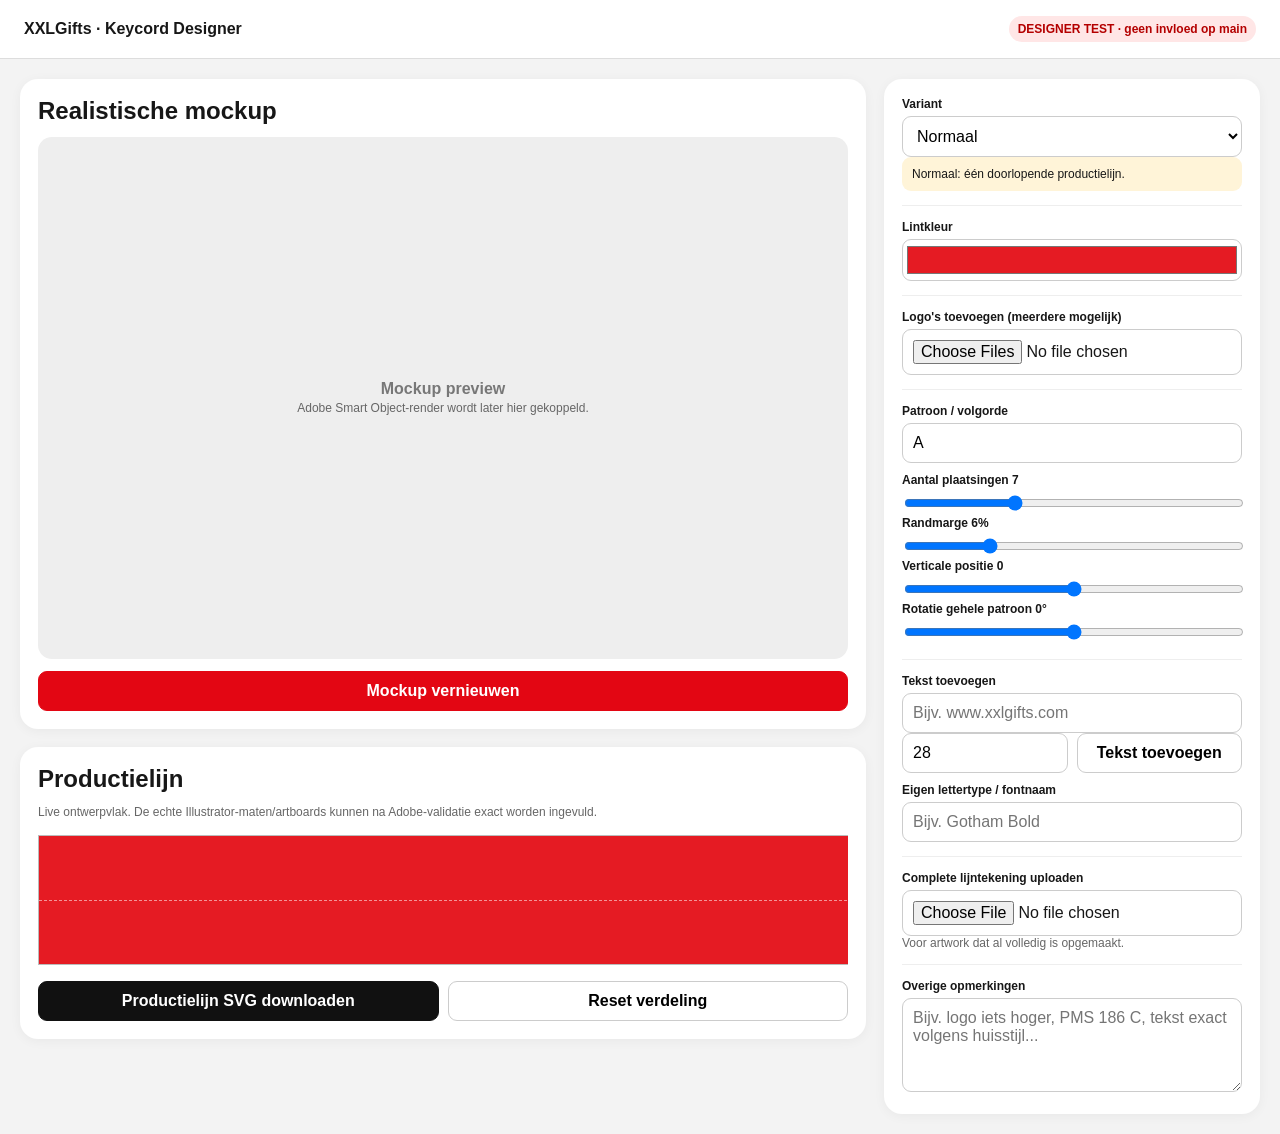
==== designer-test/index.html @ 99910d53 "Add files via upload" ====
<!doctype html>
<html lang="nl">
<head>
<meta charset="utf-8">
<meta name="viewport" content="width=device-width,initial-scale=1">
<title>XXLGifts Keycord Designer Test</title>
<style>
:root{font-family:Montserrat,Arial,sans-serif;color:#171717;background:#f3f3f3}
*{box-sizing:border-box} body{margin:0}.top{background:#fff;padding:16px 24px;border-bottom:1px solid #ddd;display:flex;justify-content:space-between;align-items:center}
.badge{font-size:12px;background:#ffe6e6;color:#b40000;padding:6px 9px;border-radius:999px;font-weight:700}
main{max-width:1500px;margin:auto;padding:20px;display:grid;grid-template-columns:minmax(0,1.8fr) minmax(330px,.8fr);gap:18px}
.card{background:#fff;border-radius:18px;padding:18px;box-shadow:0 2px 12px #0000000c}.card h2{margin:0 0 12px}
.mock{height:min(58vh,650px);border-radius:14px;background:#eee;display:grid;place-items:center;overflow:hidden;position:relative}
.mock img{width:100%;height:100%;object-fit:contain}.mock .placeholder{text-align:center;color:#777}
.editor{margin-top:18px}.stripwrap{overflow:auto;padding:16px 0}.strip{position:relative;height:130px;min-width:1100px;background:#e51b23;border:1px solid #bbb;overflow:hidden}
.obj{position:absolute;top:50%;transform:translate(-50%,-50%);max-height:76%;max-width:180px;user-select:none}.obj.text{font-weight:700;color:white;white-space:nowrap;font-size:28px}
.guide{position:absolute;left:0;right:0;top:50%;border-top:1px dashed #ffffff88;pointer-events:none}
.controls{display:grid;gap:14px}.section{border-top:1px solid #eee;padding-top:14px}.section:first-child{border:0;padding-top:0}
label{display:block;font-size:12px;font-weight:700;margin-bottom:5px}.row{display:grid;grid-template-columns:1fr 1fr;gap:9px}
input,select,textarea,button{font:inherit;width:100%;padding:10px;border:1px solid #ccc;border-radius:9px;background:white}
input[type=color]{padding:2px;height:42px}input[type=range]{padding:0}
button{cursor:pointer;font-weight:700}.primary{background:#e30613;color:#fff;border-color:#e30613}.secondary{background:#111;color:#fff;border-color:#111}
.logo-list{display:grid;gap:8px}.logo-item{display:grid;grid-template-columns:32px 1fr auto;align-items:center;gap:8px;background:#f5f5f5;padding:7px;border-radius:9px}.logo-item img{width:32px;height:32px;object-fit:contain}
.small{font-size:12px;color:#666}.status{padding:10px;background:#fff4d8;border-radius:9px;font-size:12px}
@media(max-width:900px){main{grid-template-columns:1fr}.mock{height:48vh}.controls{order:2}}
</style>
</head>
<body>
<div class="top"><strong>XXLGifts · Keycord Designer</strong><span class="badge">DESIGNER TEST · geen invloed op main</span></div>
<main>
<section>
 <div class="card">
  <h2>Realistische mockup</h2>
  <div class="mock" id="mock"><div class="placeholder"><strong>Mockup preview</strong><br><span class="small">Adobe Smart Object-render wordt later hier gekoppeld.</span></div></div>
  <button class="primary" id="refreshMock" style="margin-top:12px">Mockup vernieuwen</button>
 </div>
 <div class="card editor">
  <h2>Productielijn</h2>
  <div class="small">Live ontwerpvlak. De echte Illustrator-maten/artboards kunnen na Adobe-validatie exact worden ingevuld.</div>
  <div class="stripwrap"><div class="strip" id="strip"><div class="guide"></div></div></div>
  <div class="row">
   <button class="secondary" id="downloadSvg">Productielijn SVG downloaden</button>
   <button id="reset">Reset verdeling</button>
  </div>
 </div>
</section>
<aside class="card controls">
 <div class="section">
  <label>Variant</label>
  <select id="variant"><option value="normal">Normaal</option><option value="safety">Safety</option><option value="buckle">Buckle</option><option value="buckleSafety">Buckle + Safety</option></select>
  <div class="status" id="variantInfo">Normaal: één doorlopende productielijn.</div>
 </div>
 <div class="section">
  <label>Lintkleur</label><input type="color" id="bg" value="#e51b23">
 </div>
 <div class="section">
  <label>Logo's toevoegen (meerdere mogelijk)</label><input id="logoInput" type="file" accept="image/*,.svg" multiple>
  <div class="logo-list" id="logoList"></div>
 </div>
 <div class="section">
  <label>Patroon / volgorde</label>
  <input id="pattern" value="A" placeholder="Bijv. A-B-A-B of A-A-B">
  <label style="margin-top:10px">Aantal plaatsingen <span id="countVal">7</span></label><input id="count" type="range" min="1" max="20" value="7">
  <label>Randmarge <span id="marginVal">6</span>%</label><input id="margin" type="range" min="0" max="25" value="6">
  <label>Verticale positie <span id="yVal">0</span></label><input id="y" type="range" min="-45" max="45" value="0">
  <label>Rotatie gehele patroon <span id="rotVal">0</span>°</label><input id="rot" type="range" min="-180" max="180" value="0">
 </div>
 <div class="section">
  <label>Tekst toevoegen</label><input id="text" placeholder="Bijv. www.xxlgifts.com">
  <div class="row"><input id="textSize" type="number" value="28" min="8" max="80"><button id="addText">Tekst toevoegen</button></div>
  <label style="margin-top:10px">Eigen lettertype / fontnaam</label><input id="fontNote" placeholder="Bijv. Gotham Bold">
 </div>
 <div class="section">
  <label>Complete lijntekening uploaden</label><input id="fullArtwork" type="file" accept="image/*,.svg">
  <div class="small">Voor artwork dat al volledig is opgemaakt.</div>
 </div>
 <div class="section">
  <label>Overige opmerkingen</label><textarea id="notes" rows="4" placeholder="Bijv. logo iets hoger, PMS 186 C, tekst exact volgens huisstijl..."></textarea>
 </div>
</aside>
</main>
<script>
const $=s=>document.querySelector(s), strip=$('#strip');
let logos=[], texts=[];
function esc(s){return s.replace(/[&<>"']/g,c=>({'&':'&amp;','<':'&lt;','>':'&gt;','"':'&quot;',"'":'&#39;'}[c]))}
function renderList(){ $('#logoList').innerHTML=logos.map((l,i)=>`<div class="logo-item"><img src="${l.url}"><span>${String.fromCharCode(65+i)} · ${esc(l.name)}</span><button onclick="removeLogo(${i})" style="width:auto;padding:5px 8px">×</button></div>`).join(''); }
window.removeLogo=i=>{URL.revokeObjectURL(logos[i].url);logos.splice(i,1);renderList();render()}
function sequence(){
 const raw=$('#pattern').value.toUpperCase().split(/[^A-Z]+/).filter(Boolean);
 const idx=raw.map(x=>x.charCodeAt(0)-65).filter(i=>logos[i]);
 return idx.length?idx:[0];
}
function render(){
 strip.style.background=$('#bg').value;
 [...strip.querySelectorAll('.obj,.full')].forEach(n=>n.remove());
 const count=+$('input#count').value, m=+$('input#margin').value, y=+$('input#y').value, rot=+$('input#rot').value;
 $('#countVal').textContent=count;$('#marginVal').textContent=m;$('#yVal').textContent=y;$('#rotVal').textContent=rot;
 const seq=sequence();
 if(logos.length){
  for(let i=0;i<count;i++){
   const li=seq[i%seq.length] ?? 0, l=logos[li]; if(!l) continue;
   const x=count===1?50:m+(100-2*m)*(i/(count-1));
   const img=document.createElement('img'); img.src=l.url; img.className='obj';
   img.style.left=x+'%'; img.style.top=`calc(50% + ${y}px)`; img.style.transform=`translate(-50%,-50%) rotate(${rot}deg)`;
   strip.appendChild(img);
  }
 }
 texts.forEach(t=>{const d=document.createElement('div');d.className='obj text';d.textContent=t.text;d.style.left=t.x+'%';d.style.fontSize=t.size+'px';strip.appendChild(d)})
}
$('#logoInput').onchange=e=>{[...e.target.files].forEach(f=>logos.push({name:f.name,url:URL.createObjectURL(f)}));renderList();render()}
['bg','pattern','count','margin','y','rot'].forEach(id=>$('#'+id).addEventListener('input',render));
$('#addText').onclick=()=>{if($('#text').value.trim()){texts.push({text:$('#text').value.trim(),size:+$('#textSize').value||28,x:50});$('#text').value='';render()}}
$('#reset').onclick=()=>{$('#count').value=7;$('#margin').value=6;$('#y').value=0;$('#rot').value=0;render()}
$('#variant').onchange=e=>{
 const v=e.target.value, info=$('#variantInfo');
 info.textContent={normal:'Normaal: één doorlopende productielijn.',safety:'Safety: links/rechts productielogica; rechter artworkzijde wordt in productie 180° verwerkt voor doorloop.',buckle:'Buckle: gebruikt straks het langere buckle-artboard uit de Illustrator-template.',buckleSafety:'Buckle + Safety: langer buckle-artboard + links/rechts safety-logica.'}[v];
}
$('#fullArtwork').onchange=e=>{const f=e.target.files[0];if(!f)return;const img=document.createElement('img');img.className='full';img.src=URL.createObjectURL(f);Object.assign(img.style,{position:'absolute',inset:'0',width:'100%',height:'100%',objectFit:'fill'});strip.appendChild(img)}
$('#refreshMock').onclick=()=>alert('Adobe Smart Object-render is in deze test nog niet gekoppeld. De editor/output werkt wel zelfstandig.');
$('#downloadSvg').onclick=()=>{
 const w=1400,h=160,bg=$('#bg').value,count=+$('#count').value,m=+$('#margin').value,y=+$('#y').value,rot=+$('#rot').value,seq=sequence();
 let body=`<rect width="100%" height="100%" fill="${bg}"/>`;
 if(logos.length){
   alert('SVG-export van geüploade raster/logo-bestanden wordt in v2 als data-URL ingebed. Voor deze eerste test kun je de live lijn en instellingen beoordelen.');
 }
 body+=texts.map(t=>`<text x="${t.x/100*w}" y="${h/2}" text-anchor="middle" dominant-baseline="middle" font-family="Arial" font-size="${t.size}" fill="white">${esc(t.text)}</text>`).join('');
 const svg=`<svg xmlns="http://www.w3.org/2000/svg" width="${w}" height="${h}" viewBox="0 0 ${w} ${h}">${body}</svg>`;
 const a=document.createElement('a');a.href=URL.createObjectURL(new Blob([svg],{type:'image/svg+xml'}));a.download='keycord-productielijn-test.svg';a.click();
}
render();
</script>
</body></html>
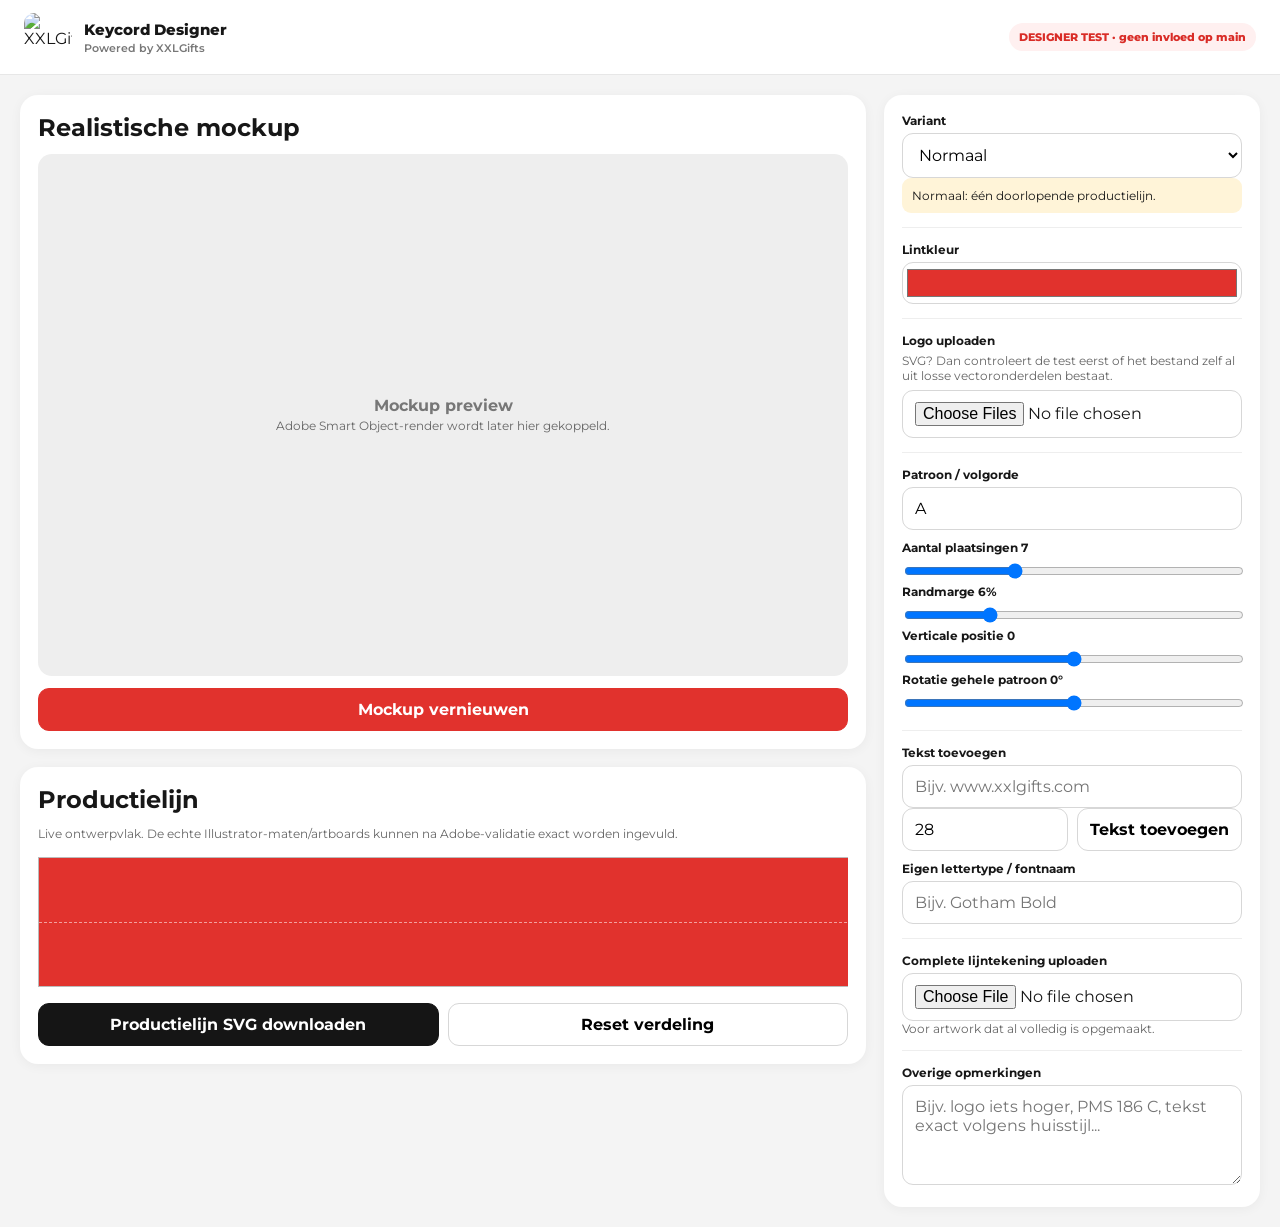
==== commit ef3054fc: "Add files via upload" ====
--- a/designer-test/index.html
+++ b/designer-test/index.html
@@ -5,28 +5,35 @@
 <meta name="viewport" content="width=device-width,initial-scale=1">
 <title>XXLGifts Keycord Designer Test</title>
 <style>
-:root{font-family:Montserrat,Arial,sans-serif;color:#171717;background:#f3f3f3}
-*{box-sizing:border-box} body{margin:0}.top{background:#fff;padding:16px 24px;border-bottom:1px solid #ddd;display:flex;justify-content:space-between;align-items:center}
-.badge{font-size:12px;background:#ffe6e6;color:#b40000;padding:6px 9px;border-radius:999px;font-weight:700}
+@import url('https://fonts.googleapis.com/css2?family=Montserrat:wght@400;500;600;700;800&display=swap');
+:root{font-family:'Montserrat',Arial,sans-serif;color:#171717;background:#f4f4f4}
+*{box-sizing:border-box} body{margin:0}.top{background:#fff;padding:13px 24px;border-bottom:1px solid #e7e7e7;display:flex;justify-content:space-between;align-items:center;gap:16px;position:sticky;top:0;z-index:20}.brand{display:flex;align-items:center;gap:12px}.brand img{width:48px;height:48px;object-fit:contain;border-radius:10px;background:#fff}.brand-title{font-weight:800;font-size:15px}.brand-sub{font-size:11px;color:#777;margin-top:2px;font-weight:600}
+.badge{font-size:11px;background:#fff0f0;color:#d92c27;padding:7px 10px;border-radius:999px;font-weight:800;white-space:nowrap}
 main{max-width:1500px;margin:auto;padding:20px;display:grid;grid-template-columns:minmax(0,1.8fr) minmax(330px,.8fr);gap:18px}
 .card{background:#fff;border-radius:18px;padding:18px;box-shadow:0 2px 12px #0000000c}.card h2{margin:0 0 12px}
 .mock{height:min(58vh,650px);border-radius:14px;background:#eee;display:grid;place-items:center;overflow:hidden;position:relative}
 .mock img{width:100%;height:100%;object-fit:contain}.mock .placeholder{text-align:center;color:#777}
-.editor{margin-top:18px}.stripwrap{overflow:auto;padding:16px 0}.strip{position:relative;height:130px;min-width:1100px;background:#e51b23;border:1px solid #bbb;overflow:hidden}
+.editor{margin-top:18px}.stripwrap{overflow:auto;padding:16px 0}.strip{position:relative;height:130px;min-width:1100px;background:#e1322d;border:1px solid #bbb;overflow:hidden}
 .obj{position:absolute;top:50%;transform:translate(-50%,-50%);max-height:76%;max-width:180px;user-select:none}.obj.text{font-weight:700;color:white;white-space:nowrap;font-size:28px}
 .guide{position:absolute;left:0;right:0;top:50%;border-top:1px dashed #ffffff88;pointer-events:none}
 .controls{display:grid;gap:14px}.section{border-top:1px solid #eee;padding-top:14px}.section:first-child{border:0;padding-top:0}
 label{display:block;font-size:12px;font-weight:700;margin-bottom:5px}.row{display:grid;grid-template-columns:1fr 1fr;gap:9px}
-input,select,textarea,button{font:inherit;width:100%;padding:10px;border:1px solid #ccc;border-radius:9px;background:white}
+input,select,textarea,button{font:inherit;width:100%;padding:11px 12px;border:1px solid #d7d7d7;border-radius:11px;background:white;outline:none}input:focus,select:focus,textarea:focus{border-color:#e1322d;box-shadow:0 0 0 3px #e1322d12}
 input[type=color]{padding:2px;height:42px}input[type=range]{padding:0}
-button{cursor:pointer;font-weight:700}.primary{background:#e30613;color:#fff;border-color:#e30613}.secondary{background:#111;color:#fff;border-color:#111}
+button{cursor:pointer;font-weight:700}.primary{background:#e1322d;color:#fff;border-color:#e1322d}.primary:hover{background:#c92723}.secondary{background:#151515;color:#fff;border-color:#151515}
 .logo-list{display:grid;gap:8px}.logo-item{display:grid;grid-template-columns:32px 1fr auto;align-items:center;gap:8px;background:#f5f5f5;padding:7px;border-radius:9px}.logo-item img{width:32px;height:32px;object-fit:contain}
 .small{font-size:12px;color:#666}.status{padding:10px;background:#fff4d8;border-radius:9px;font-size:12px}
 @media(max-width:900px){main{grid-template-columns:1fr}.mock{height:48vh}.controls{order:2}}
 </style>
 </head>
 <body>
-<div class="top"><strong>XXLGifts · Keycord Designer</strong><span class="badge">DESIGNER TEST · geen invloed op main</span></div>
+<div class="top">
+      <div class="brand">
+        <img src="assets/xxlgifts-square-logo.png" alt="XXLGifts">
+        <div><div class="brand-title">Keycord Designer</div><div class="brand-sub">Powered by XXLGifts</div></div>
+      </div>
+      <span class="badge">DESIGNER TEST · geen invloed op main</span>
+    </div>
 <main>
 <section>
  <div class="card">
@@ -51,11 +58,17 @@
   <div class="status" id="variantInfo">Normaal: één doorlopende productielijn.</div>
  </div>
  <div class="section">
-  <label>Lintkleur</label><input type="color" id="bg" value="#e51b23">
+  <label>Lintkleur</label><input type="color" id="bg" value="#e1322d">
  </div>
  <div class="section">
-  <label>Logo's toevoegen (meerdere mogelijk)</label><input id="logoInput" type="file" accept="image/*,.svg" multiple>
+  <label>Logo uploaden</label><div class="small" style="margin-bottom:7px">SVG? Dan controleert de test eerst of het bestand zelf al uit losse vectoronderdelen bestaat.</div><input id="logoInput" type="file" accept="image/*,.svg" multiple>
   <div class="logo-list" id="logoList"></div>
+  <div id="svgAnalysis" class="status" style="display:none;margin-top:9px"></div>
+  <div id="partsPanel" style="display:none;margin-top:9px">
+    <label>Herkende SVG-onderdelen</label>
+    <div id="partsList" class="logo-list"></div>
+    <div class="small" style="margin-top:6px">Automatisch voorstel; jij kunt altijd Compleet logo kiezen als de splitsing niet klopt.</div>
+  </div>
  </div>
  <div class="section">
   <label>Patroon / volgorde</label>
@@ -107,7 +120,57 @@
  }
  texts.forEach(t=>{const d=document.createElement('div');d.className='obj text';d.textContent=t.text;d.style.left=t.x+'%';d.style.fontSize=t.size+'px';strip.appendChild(d)})
 }
-$('#logoInput').onchange=e=>{[...e.target.files].forEach(f=>logos.push({name:f.name,url:URL.createObjectURL(f)}));renderList();render()}
+
+function bboxScore(el){
+  const tag=el.tagName.toLowerCase();
+  let score=1;
+  if(tag.includes('g')) score+=4;
+  if(el.children && el.children.length) score+=Math.min(5,el.children.length);
+  if(el.getAttribute('id')) score+=1;
+  return score;
+}
+function svgElToUrl(svgRoot, nodes, vb){
+  const ns='http://www.w3.org/2000/svg';
+  const clone=document.createElementNS(ns,'svg');
+  clone.setAttribute('xmlns',ns); clone.setAttribute('viewBox',vb);
+  nodes.forEach(n=>clone.appendChild(n.cloneNode(true)));
+  return URL.createObjectURL(new Blob([new XMLSerializer().serializeToString(clone)],{type:'image/svg+xml'}));
+}
+async function analyseSvg(file){
+  const txt=await file.text(), doc=new DOMParser().parseFromString(txt,'image/svg+xml');
+  if(doc.querySelector('parsererror')) return null;
+  const svg=doc.documentElement, vb=svg.getAttribute('viewBox')||`0 0 ${svg.getAttribute('width')||1000} ${svg.getAttribute('height')||1000}`;
+  const kids=[...svg.children].filter(n=>!['defs','style','title','desc','metadata'].includes(n.tagName.toLowerCase()));
+  // Conservative rule: only offer a split when the source itself already exposes multiple top-level visual groups/elements.
+  const candidates=kids.map((n,i)=>({node:n,i,score:bboxScore(n)})).filter(x=>x.score>=1);
+  return {txt,svg,vb,candidates};
+}
+async function addUploadedFile(f){
+  if(f.type==='image/svg+xml' || f.name.toLowerCase().endsWith('.svg')){
+    const a=await analyseSvg(f);
+    if(a && a.candidates.length>=2 && a.candidates.length<=8){
+      const complete=URL.createObjectURL(f);
+      const parts=a.candidates.map((c,i)=>({name:`Onderdeel ${String.fromCharCode(65+i)}`,url:svgElToUrl(a.svg,[c.node],a.vb)}));
+      $('#svgAnalysis').style.display='block';
+      $('#svgAnalysis').innerHTML=`<strong>SVG geanalyseerd:</strong> ${parts.length} brononderdelen gevonden. We splitsen alleen op groepen/paden die al in het originele SVG-bestand bestaan — nooit midden in letters of vormen.`;
+      $('#partsPanel').style.display='block';
+      $('#partsList').innerHTML=
+        `<div class="logo-item"><span style="font-weight:800">✓</span><span>Compleet logo · altijd veilig</span><button type="button" style="width:auto" id="useComplete">Gebruik</button></div>`+
+        parts.map((p,i)=>`<div class="logo-item"><img src="${p.url}"><span>${p.name}</span><button type="button" style="width:auto" data-part="${i}">Gebruik</button></div>`).join('');
+      $('#useComplete').onclick=()=>{logos=[{name:f.name,url:complete}];renderList();render()};
+      [...$('#partsList').querySelectorAll('[data-part]')].forEach(b=>b.onclick=()=>{
+        const p=parts[+b.dataset.part]; logos.push({name:p.name,url:p.url});renderList();render()
+      });
+      // Auto proposal: use all exposed source parts separately, but do NOT pretend semantic certainty.
+      logos=parts.map(p=>({name:p.name,url:p.url}));
+      renderList(); render();
+      return;
+    }
+  }
+  logos.push({name:f.name,url:URL.createObjectURL(f)}); renderList(); render();
+}
+$('#logoInput').onchange=async e=>{for(const f of [...e.target.files]) await addUploadedFile(f)}
+
 ['bg','pattern','count','margin','y','rot'].forEach(id=>$('#'+id).addEventListener('input',render));
 $('#addText').onclick=()=>{if($('#text').value.trim()){texts.push({text:$('#text').value.trim(),size:+$('#textSize').value||28,x:50});$('#text').value='';render()}}
 $('#reset').onclick=()=>{$('#count').value=7;$('#margin').value=6;$('#y').value=0;$('#rot').value=0;render()}
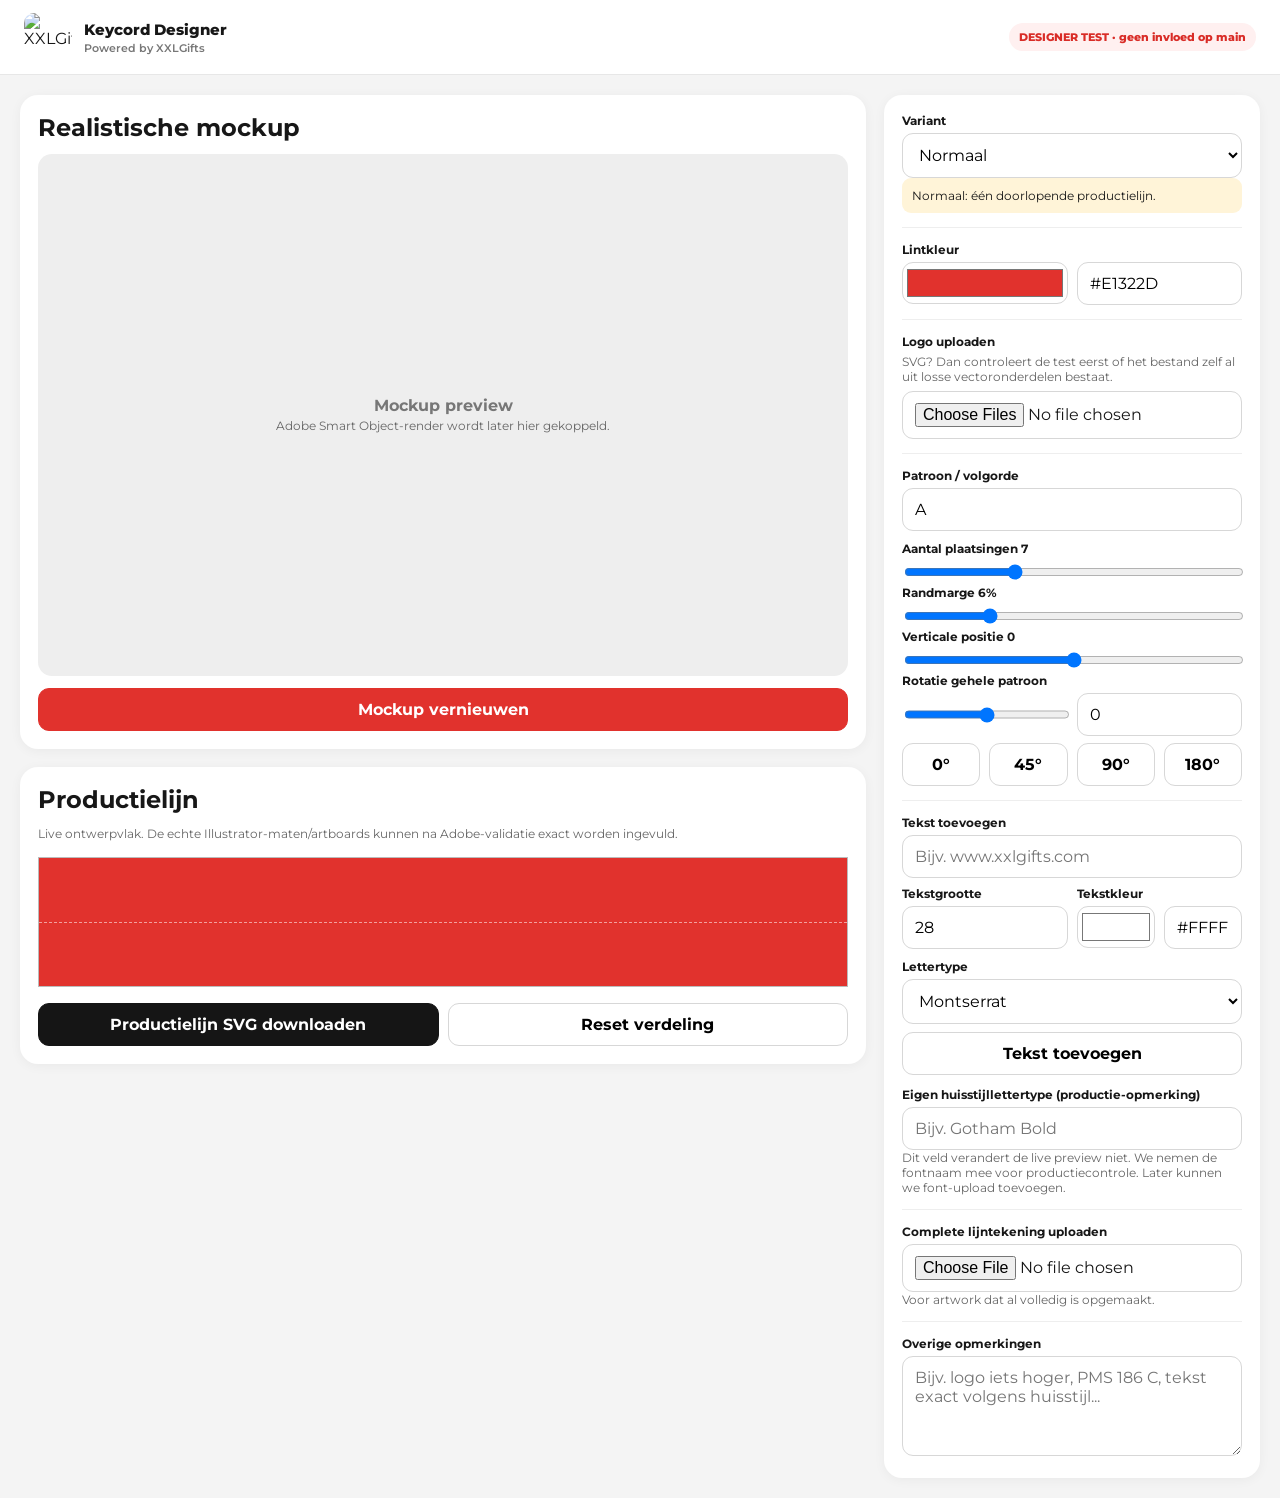
==== commit e46972d6: "Add files via upload" ====
--- a/designer-test/index.html
+++ b/designer-test/index.html
@@ -13,7 +13,7 @@
 .card{background:#fff;border-radius:18px;padding:18px;box-shadow:0 2px 12px #0000000c}.card h2{margin:0 0 12px}
 .mock{height:min(58vh,650px);border-radius:14px;background:#eee;display:grid;place-items:center;overflow:hidden;position:relative}
 .mock img{width:100%;height:100%;object-fit:contain}.mock .placeholder{text-align:center;color:#777}
-.editor{margin-top:18px}.stripwrap{overflow:auto;padding:16px 0}.strip{position:relative;height:130px;min-width:1100px;background:#e1322d;border:1px solid #bbb;overflow:hidden}
+.editor{margin-top:18px}.stripwrap{overflow:hidden;padding:16px 0}.strip{position:relative;height:130px;width:100%;min-width:0;background:#e1322d;border:1px solid #bbb;overflow:hidden}
 .obj{position:absolute;top:50%;transform:translate(-50%,-50%);max-height:76%;max-width:180px;user-select:none}.obj.text{font-weight:700;color:white;white-space:nowrap;font-size:28px}
 .guide{position:absolute;left:0;right:0;top:50%;border-top:1px dashed #ffffff88;pointer-events:none}
 .controls{display:grid;gap:14px}.section{border-top:1px solid #eee;padding-top:14px}.section:first-child{border:0;padding-top:0}
@@ -21,7 +21,7 @@
 input,select,textarea,button{font:inherit;width:100%;padding:11px 12px;border:1px solid #d7d7d7;border-radius:11px;background:white;outline:none}input:focus,select:focus,textarea:focus{border-color:#e1322d;box-shadow:0 0 0 3px #e1322d12}
 input[type=color]{padding:2px;height:42px}input[type=range]{padding:0}
 button{cursor:pointer;font-weight:700}.primary{background:#e1322d;color:#fff;border-color:#e1322d}.primary:hover{background:#c92723}.secondary{background:#151515;color:#fff;border-color:#151515}
-.logo-list{display:grid;gap:8px}.logo-item{display:grid;grid-template-columns:32px 1fr auto;align-items:center;gap:8px;background:#f5f5f5;padding:7px;border-radius:9px}.logo-item img{width:32px;height:32px;object-fit:contain}
+.logo-list{display:grid;gap:8px}.logo-item{display:grid;grid-template-columns:32px 1fr auto;align-items:center;gap:8px;background:#f5f5f5;padding:7px;border-radius:9px}.logo-item img{width:32px;height:32px;object-fit:contain}.part-check{width:auto}.part-selected{outline:2px solid #e1322d}
 .small{font-size:12px;color:#666}.status{padding:10px;background:#fff4d8;border-radius:9px;font-size:12px}
 @media(max-width:900px){main{grid-template-columns:1fr}.mock{height:48vh}.controls{order:2}}
 </style>
@@ -58,7 +58,8 @@
   <div class="status" id="variantInfo">Normaal: één doorlopende productielijn.</div>
  </div>
  <div class="section">
-  <label>Lintkleur</label><input type="color" id="bg" value="#e1322d">
+  <label>Lintkleur</label>
+<div class="row"><input type="color" id="bg" value="#e1322d"><input id="bgHex" value="#E1322D" maxlength="7" aria-label="HEX lintkleur"></div>
  </div>
  <div class="section">
   <label>Logo uploaden</label><div class="small" style="margin-bottom:7px">SVG? Dan controleert de test eerst of het bestand zelf al uit losse vectoronderdelen bestaat.</div><input id="logoInput" type="file" accept="image/*,.svg" multiple>
@@ -67,6 +68,8 @@
   <div id="partsPanel" style="display:none;margin-top:9px">
     <label>Herkende SVG-onderdelen</label>
     <div id="partsList" class="logo-list"></div>
+<div class="row" style="margin-top:8px"><button type="button" id="groupParts">Selectie groeperen</button><button type="button" id="clearParts">Selectie wissen</button></div>
+<input id="groupName" placeholder="Naam groep, bijv. Beeldmerk" style="margin-top:8px">
     <div class="small" style="margin-top:6px">Automatisch voorstel; jij kunt altijd Compleet logo kiezen als de splitsing niet klopt.</div>
   </div>
  </div>
@@ -76,12 +79,23 @@
   <label style="margin-top:10px">Aantal plaatsingen <span id="countVal">7</span></label><input id="count" type="range" min="1" max="20" value="7">
   <label>Randmarge <span id="marginVal">6</span>%</label><input id="margin" type="range" min="0" max="25" value="6">
   <label>Verticale positie <span id="yVal">0</span></label><input id="y" type="range" min="-45" max="45" value="0">
-  <label>Rotatie gehele patroon <span id="rotVal">0</span>°</label><input id="rot" type="range" min="-180" max="180" value="0">
+  <label>Rotatie gehele patroon</label>
+<div class="row"><input id="rot" type="range" min="-180" max="180" value="0"><input id="rotInput" type="number" min="-180" max="180" value="0"></div>
+<div class="row" style="grid-template-columns:repeat(4,1fr);margin-top:7px">
+<button type="button" class="rotPreset" data-deg="0">0°</button><button type="button" class="rotPreset" data-deg="45">45°</button><button type="button" class="rotPreset" data-deg="90">90°</button><button type="button" class="rotPreset" data-deg="180">180°</button>
+</div>
  </div>
  <div class="section">
   <label>Tekst toevoegen</label><input id="text" placeholder="Bijv. www.xxlgifts.com">
-  <div class="row"><input id="textSize" type="number" value="28" min="8" max="80"><button id="addText">Tekst toevoegen</button></div>
-  <label style="margin-top:10px">Eigen lettertype / fontnaam</label><input id="fontNote" placeholder="Bijv. Gotham Bold">
+<div class="row" style="margin-top:8px"><div><label>Tekstgrootte</label><input id="textSize" type="number" value="28" min="8" max="80"></div><div><label>Tekstkleur</label><div class="row"><input id="textColor" type="color" value="#ffffff"><input id="textHex" value="#FFFFFF" maxlength="7"></div></div></div>
+<label style="margin-top:10px">Lettertype</label>
+<select id="textFont">
+<option value="Montserrat">Montserrat</option><option value="Arial">Arial</option><option value="Verdana">Verdana</option><option value="Trebuchet MS">Trebuchet MS</option><option value="Georgia">Georgia</option><option value="Times New Roman">Times New Roman</option><option value="Courier New">Courier New</option>
+</select>
+<button id="addText" style="margin-top:8px">Tekst toevoegen</button>
+<label style="margin-top:12px">Eigen huisstijllettertype (productie-opmerking)</label>
+<input id="fontNote" placeholder="Bijv. Gotham Bold">
+<div class="small">Dit veld verandert de live preview niet. We nemen de fontnaam mee voor productiecontrole. Later kunnen we font-upload toevoegen.</div>
  </div>
  <div class="section">
   <label>Complete lijntekening uploaden</label><input id="fullArtwork" type="file" accept="image/*,.svg">
@@ -94,7 +108,7 @@
 </main>
 <script>
 const $=s=>document.querySelector(s), strip=$('#strip');
-let logos=[], texts=[];
+let logos=[], texts=[], latestSvgParts=null;
 function esc(s){return s.replace(/[&<>"']/g,c=>({'&':'&amp;','<':'&lt;','>':'&gt;','"':'&quot;',"'":'&#39;'}[c]))}
 function renderList(){ $('#logoList').innerHTML=logos.map((l,i)=>`<div class="logo-item"><img src="${l.url}"><span>${String.fromCharCode(65+i)} · ${esc(l.name)}</span><button onclick="removeLogo(${i})" style="width:auto;padding:5px 8px">×</button></div>`).join(''); }
 window.removeLogo=i=>{URL.revokeObjectURL(logos[i].url);logos.splice(i,1);renderList();render()}
@@ -107,7 +121,7 @@
  strip.style.background=$('#bg').value;
  [...strip.querySelectorAll('.obj,.full')].forEach(n=>n.remove());
  const count=+$('input#count').value, m=+$('input#margin').value, y=+$('input#y').value, rot=+$('input#rot').value;
- $('#countVal').textContent=count;$('#marginVal').textContent=m;$('#yVal').textContent=y;$('#rotVal').textContent=rot;
+ $('#countVal').textContent=count;$('#marginVal').textContent=m;$('#yVal').textContent=y;if($('#rotVal'))$('#rotVal').textContent=rot;
  const seq=sequence();
  if(logos.length){
   for(let i=0;i<count;i++){
@@ -118,7 +132,7 @@
    strip.appendChild(img);
   }
  }
- texts.forEach(t=>{const d=document.createElement('div');d.className='obj text';d.textContent=t.text;d.style.left=t.x+'%';d.style.fontSize=t.size+'px';strip.appendChild(d)})
+ texts.forEach(t=>{const d=document.createElement('div');d.className='obj text';d.textContent=t.text;d.style.left=t.x+'%';d.style.fontSize=t.size+'px';d.style.color=t.color||'#fff';d.style.fontFamily=t.font||'Montserrat';strip.appendChild(d)})
 }
 
 function bboxScore(el){
@@ -150,13 +164,13 @@
     const a=await analyseSvg(f);
     if(a && a.candidates.length>=2 && a.candidates.length<=8){
       const complete=URL.createObjectURL(f);
-      const parts=a.candidates.map((c,i)=>({name:`Onderdeel ${String.fromCharCode(65+i)}`,url:svgElToUrl(a.svg,[c.node],a.vb)}));
+      const parts=a.candidates.map((c,i)=>({name:`Onderdeel ${String.fromCharCode(65+i)}`,url:svgElToUrl(a.svg,[c.node],a.vb),node:c.node,svg:a.svg,vb:a.vb})); latestSvgParts=parts;
       $('#svgAnalysis').style.display='block';
       $('#svgAnalysis').innerHTML=`<strong>SVG geanalyseerd:</strong> ${parts.length} brononderdelen gevonden. We splitsen alleen op groepen/paden die al in het originele SVG-bestand bestaan — nooit midden in letters of vormen.`;
       $('#partsPanel').style.display='block';
       $('#partsList').innerHTML=
         `<div class="logo-item"><span style="font-weight:800">✓</span><span>Compleet logo · altijd veilig</span><button type="button" style="width:auto" id="useComplete">Gebruik</button></div>`+
-        parts.map((p,i)=>`<div class="logo-item"><img src="${p.url}"><span>${p.name}</span><button type="button" style="width:auto" data-part="${i}">Gebruik</button></div>`).join('');
+        parts.map((p,i)=>`<div class="logo-item" data-part-row="${i}"><input class="part-check" type="checkbox" data-check="${i}"><img src="${p.url}"><span>${p.name}</span><button type="button" style="width:auto" data-part="${i}">Gebruik</button></div>`).join('');
       $('#useComplete').onclick=()=>{logos=[{name:f.name,url:complete}];renderList();render()};
       [...$('#partsList').querySelectorAll('[data-part]')].forEach(b=>b.onclick=()=>{
         const p=parts[+b.dataset.part]; logos.push({name:p.name,url:p.url});renderList();render()
@@ -172,7 +186,7 @@
 $('#logoInput').onchange=async e=>{for(const f of [...e.target.files]) await addUploadedFile(f)}
 
 ['bg','pattern','count','margin','y','rot'].forEach(id=>$('#'+id).addEventListener('input',render));
-$('#addText').onclick=()=>{if($('#text').value.trim()){texts.push({text:$('#text').value.trim(),size:+$('#textSize').value||28,x:50});$('#text').value='';render()}}
+$('#addText').onclick=()=>{if($('#text').value.trim()){texts.push({text:$('#text').value.trim(),size:+$('#textSize').value||28,x:50,color:$('#textColor').value,font:$('#textFont').value});$('#text').value='';render()}}
 $('#reset').onclick=()=>{$('#count').value=7;$('#margin').value=6;$('#y').value=0;$('#rot').value=0;render()}
 $('#variant').onchange=e=>{
  const v=e.target.value, info=$('#variantInfo');
@@ -190,6 +204,40 @@
  const svg=`<svg xmlns="http://www.w3.org/2000/svg" width="${w}" height="${h}" viewBox="0 0 ${w} ${h}">${body}</svg>`;
  const a=document.createElement('a');a.href=URL.createObjectURL(new Blob([svg],{type:'image/svg+xml'}));a.download='keycord-productielijn-test.svg';a.click();
 }
+
+function normalizeHex(v){
+ v=(v||'').trim(); if(!v.startsWith('#')) v='#'+v;
+ if(/^#[0-9a-fA-F]{3}$/.test(v)) v='#'+v.slice(1).split('').map(c=>c+c).join('');
+ return /^#[0-9a-fA-F]{6}$/.test(v)?v.toUpperCase():null;
+}
+$('#bgHex').addEventListener('input',e=>{const h=normalizeHex(e.target.value);if(h){$('#bg').value=h;render()}});
+$('#bg').addEventListener('input',e=>{$('#bgHex').value=e.target.value.toUpperCase()});
+$('#textHex').addEventListener('input',e=>{const h=normalizeHex(e.target.value);if(h)$('#textColor').value=h});
+$('#textColor').addEventListener('input',e=>{$('#textHex').value=e.target.value.toUpperCase()});
+
+let rotSnapping=false;
+$('#rot').addEventListener('input',e=>{
+ let v=+e.target.value;
+ const snaps=[-180,-135,-90,-45,0,45,90,135,180];
+ const near=snaps.find(s=>Math.abs(s-v)<=3);
+ if(near!==undefined) v=near;
+ e.target.value=v; $('#rotInput').value=v; render();
+});
+$('#rotInput').addEventListener('input',e=>{let v=Math.max(-180,Math.min(180,+e.target.value||0));$('#rot').value=v;render()});
+document.querySelectorAll('.rotPreset').forEach(b=>b.onclick=()=>{$('#rot').value=b.dataset.deg;$('#rotInput').value=b.dataset.deg;render()});
+
+$('#groupParts').onclick=()=>{
+ if(!latestSvgParts) return;
+ const ids=[...document.querySelectorAll('[data-check]:checked')].map(c=>+c.dataset.check);
+ if(ids.length<2){alert('Selecteer minimaal 2 SVG-onderdelen om te groeperen.');return}
+ const p0=latestSvgParts[ids[0]];
+ const nodes=ids.map(i=>latestSvgParts[i].node);
+ const name=$('#groupName').value.trim()||'Groep';
+ const url=svgElToUrl(p0.svg,nodes,p0.vb);
+ logos.push({name,url}); renderList(); render();
+};
+$('#clearParts').onclick=()=>document.querySelectorAll('[data-check]').forEach(c=>c.checked=false);
+
 render();
 </script>
 </body></html>
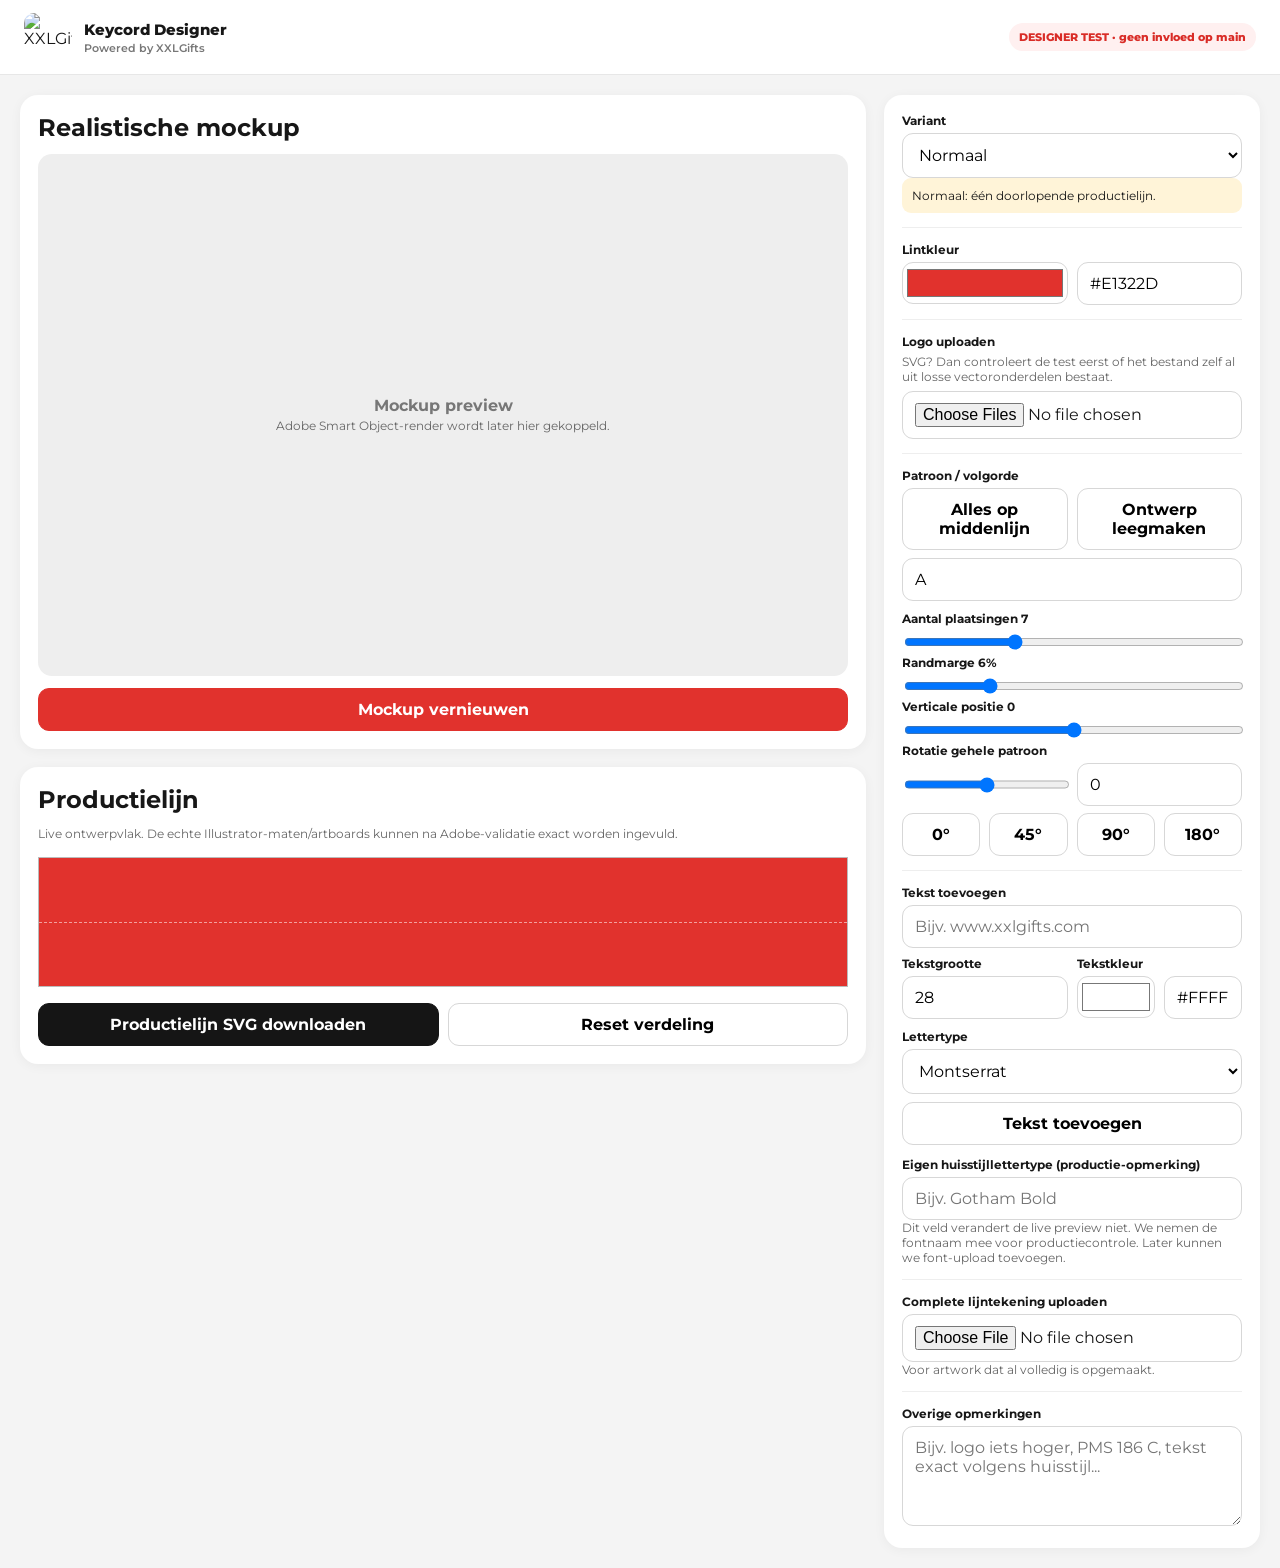
==== commit 98ba0a76: "Add files via upload" ====
--- a/designer-test/index.html
+++ b/designer-test/index.html
@@ -22,7 +22,7 @@
 input[type=color]{padding:2px;height:42px}input[type=range]{padding:0}
 button{cursor:pointer;font-weight:700}.primary{background:#e1322d;color:#fff;border-color:#e1322d}.primary:hover{background:#c92723}.secondary{background:#151515;color:#fff;border-color:#151515}
 .logo-list{display:grid;gap:8px}.logo-item{display:grid;grid-template-columns:32px 1fr auto;align-items:center;gap:8px;background:#f5f5f5;padding:7px;border-radius:9px}.logo-item img{width:32px;height:32px;object-fit:contain}.part-check{width:auto}.part-selected{outline:2px solid #e1322d}
-.small{font-size:12px;color:#666}.status{padding:10px;background:#fff4d8;border-radius:9px;font-size:12px}
+.small{font-size:12px;color:#666}.mini-head{display:flex;align-items:baseline;justify-content:space-between;gap:10px;margin-bottom:7px}.group-card{border:1px solid #e3e3e3;background:#fafafa;padding:9px;border-radius:10px}.align-row{display:grid;grid-template-columns:repeat(3,1fr);gap:7px;margin-top:8px}.status{padding:10px;background:#fff4d8;border-radius:9px;font-size:12px}
 @media(max-width:900px){main{grid-template-columns:1fr}.mock{height:48vh}.controls{order:2}}
 </style>
 </head>
@@ -75,6 +75,10 @@
  </div>
  <div class="section">
   <label>Patroon / volgorde</label>
+<div class="row" style="margin-bottom:8px">
+  <button type="button" id="centerAllObjects">Alles op middenlijn</button>
+  <button type="button" id="clearDesignObjects">Ontwerp leegmaken</button>
+</div>
   <input id="pattern" value="A" placeholder="Bijv. A-B-A-B of A-A-B">
   <label style="margin-top:10px">Aantal plaatsingen <span id="countVal">7</span></label><input id="count" type="range" min="1" max="20" value="7">
   <label>Randmarge <span id="marginVal">6</span>%</label><input id="margin" type="range" min="0" max="25" value="6">
@@ -108,7 +112,7 @@
 </main>
 <script>
 const $=s=>document.querySelector(s), strip=$('#strip');
-let logos=[], texts=[], latestSvgParts=null;
+let logos=[], texts=[], latestSvgParts=null, svgGroups=[];
 function esc(s){return s.replace(/[&<>"']/g,c=>({'&':'&amp;','<':'&lt;','>':'&gt;','"':'&quot;',"'":'&#39;'}[c]))}
 function renderList(){ $('#logoList').innerHTML=logos.map((l,i)=>`<div class="logo-item"><img src="${l.url}"><span>${String.fromCharCode(65+i)} · ${esc(l.name)}</span><button onclick="removeLogo(${i})" style="width:auto;padding:5px 8px">×</button></div>`).join(''); }
 window.removeLogo=i=>{URL.revokeObjectURL(logos[i].url);logos.splice(i,1);renderList();render()}
@@ -128,7 +132,10 @@
    const li=seq[i%seq.length] ?? 0, l=logos[li]; if(!l) continue;
    const x=count===1?50:m+(100-2*m)*(i/(count-1));
    const img=document.createElement('img'); img.src=l.url; img.className='obj';
-   img.style.left=x+'%'; img.style.top=`calc(50% + ${y}px)`; img.style.transform=`translate(-50%,-50%) rotate(${rot}deg)`;
+   img.style.left=x+'%';
+   const alignOffset = l.align==='top' ? -18 : (l.align==='bottom' ? 18 : 0);
+   img.style.top=`calc(50% + ${y + alignOffset}px)`;
+   img.style.transform=`translate(-50%,-50%) rotate(${rot}deg)`;
    strip.appendChild(img);
   }
  }
@@ -150,6 +157,59 @@
   nodes.forEach(n=>clone.appendChild(n.cloneNode(true)));
   return URL.createObjectURL(new Blob([new XMLSerializer().serializeToString(clone)],{type:'image/svg+xml'}));
 }
+
+function renderGroups(){
+  const box=$('#myGroups');
+  if(!box) return;
+  if(!svgGroups.length){
+    box.innerHTML='<div class="small" id="noGroups">Nog geen groepen gemaakt.</div>';
+    return;
+  }
+  box.innerHTML=svgGroups.map((g,i)=>`
+    <div class="group-card" data-group-card="${i}">
+      <div class="logo-item" style="padding:0;background:transparent">
+        <img src="${g.url}">
+        <span><strong>${esc(g.name)}</strong><br><span class="small">${g.partIds.length} brononderde${g.partIds.length===1?'el':'len'}</span></span>
+        <button type="button" style="width:auto" data-use-group="${i}">Gebruik</button>
+      </div>
+      <div class="align-row">
+        <button type="button" data-align="${i}:top">Boven</button>
+        <button type="button" data-align="${i}:middle">Midden</button>
+        <button type="button" data-align="${i}:bottom">Onder</button>
+      </div>
+      <div class="row" style="margin-top:7px">
+        <button type="button" data-rename-group="${i}">Hernoemen</button>
+        <button type="button" data-delete-group="${i}">Verwijderen</button>
+      </div>
+    </div>`).join('');
+
+  [...box.querySelectorAll('[data-use-group]')].forEach(b=>b.onclick=()=>{
+    const g=svgGroups[+b.dataset.useGroup];
+    logos.push({name:g.name,url:g.url,groupId:g.id,align:g.align||'middle'});
+    renderList(); render();
+  });
+  [...box.querySelectorAll('[data-align]')].forEach(b=>b.onclick=()=>{
+    const [i,mode]=b.dataset.align.split(':');
+    svgGroups[+i].align=mode;
+    renderGroups();
+    // Update any already-used instances of this group
+    logos.forEach(l=>{if(l.groupId===svgGroups[+i].id) l.align=mode});
+    render();
+  });
+  [...box.querySelectorAll('[data-rename-group]')].forEach(b=>b.onclick=()=>{
+    const i=+b.dataset.renameGroup;
+    const n=prompt('Nieuwe groepsnaam',svgGroups[i].name);
+    if(n && n.trim()){svgGroups[i].name=n.trim();renderGroups();renderList();}
+  });
+  [...box.querySelectorAll('[data-delete-group]')].forEach(b=>b.onclick=()=>{
+    const i=+b.dataset.deleteGroup;
+    const id=svgGroups[i].id;
+    svgGroups.splice(i,1);
+    logos=logos.filter(l=>l.groupId!==id);
+    renderGroups();renderList();render();
+  });
+}
+
 async function analyseSvg(file){
   const txt=await file.text(), doc=new DOMParser().parseFromString(txt,'image/svg+xml');
   if(doc.querySelector('parsererror')) return null;
@@ -166,18 +226,18 @@
       const complete=URL.createObjectURL(f);
       const parts=a.candidates.map((c,i)=>({name:`Onderdeel ${String.fromCharCode(65+i)}`,url:svgElToUrl(a.svg,[c.node],a.vb),node:c.node,svg:a.svg,vb:a.vb})); latestSvgParts=parts;
       $('#svgAnalysis').style.display='block';
-      $('#svgAnalysis').innerHTML=`<strong>SVG geanalyseerd:</strong> ${parts.length} brononderdelen gevonden. We splitsen alleen op groepen/paden die al in het originele SVG-bestand bestaan — nooit midden in letters of vormen.`;
+      $('#svgAnalysis').innerHTML=`<strong>SVG geanalyseerd:</strong> ${parts.length} brononderdelen gevonden. Maak hieruit zelf één of meer groepen, bijvoorbeeld Beeldmerk en Woordmerk. We wijzigen nooit interne letters of vormen.`;
       $('#partsPanel').style.display='block';
       $('#partsList').innerHTML=
         `<div class="logo-item"><span style="font-weight:800">✓</span><span>Compleet logo · altijd veilig</span><button type="button" style="width:auto" id="useComplete">Gebruik</button></div>`+
-        parts.map((p,i)=>`<div class="logo-item" data-part-row="${i}"><input class="part-check" type="checkbox" data-check="${i}"><img src="${p.url}"><span>${p.name}</span><button type="button" style="width:auto" data-part="${i}">Gebruik</button></div>`).join('');
-      $('#useComplete').onclick=()=>{logos=[{name:f.name,url:complete}];renderList();render()};
+        parts.map((p,i)=>`<div class="logo-item" data-part-row="${i}"><input class="part-check" type="checkbox" data-check="${i}"><img src="${p.url}"><span>${p.name}<br><span class="small">Brononderdeel</span></span><button type="button" style="width:auto" data-part="${i}">Los gebruiken</button></div>`).join('');
+      $('#useComplete').onclick=()=>{logos=[{name:'Compleet logo',url:complete,align:'middle'}];renderList();render()};
       [...$('#partsList').querySelectorAll('[data-part]')].forEach(b=>b.onclick=()=>{
         const p=parts[+b.dataset.part]; logos.push({name:p.name,url:p.url});renderList();render()
       });
       // Auto proposal: use all exposed source parts separately, but do NOT pretend semantic certainty.
-      logos=parts.map(p=>({name:p.name,url:p.url}));
-      renderList(); render();
+      logos=[]; svgGroups=[];
+      renderList(); renderGroups(); render();
       return;
     }
   }
@@ -229,14 +289,22 @@
 $('#groupParts').onclick=()=>{
  if(!latestSvgParts) return;
  const ids=[...document.querySelectorAll('[data-check]:checked')].map(c=>+c.dataset.check);
- if(ids.length<2){alert('Selecteer minimaal 2 SVG-onderdelen om te groeperen.');return}
+ if(ids.length<1){alert('Selecteer minimaal 1 SVG-onderdeel om een groep te maken.');return}
  const p0=latestSvgParts[ids[0]];
  const nodes=ids.map(i=>latestSvgParts[i].node);
- const name=$('#groupName').value.trim()||'Groep';
+ const name=$('#groupName').value.trim()||`Groep ${svgGroups.length+1}`;
  const url=svgElToUrl(p0.svg,nodes,p0.vb);
- logos.push({name,url}); renderList(); render();
+ svgGroups.push({
+   id:'g'+Date.now()+Math.random().toString(36).slice(2),
+   name, url, partIds:ids, align:'middle'
+ });
+ $('#groupName').value='';
+ document.querySelectorAll('[data-check]').forEach(c=>c.checked=false);
+ renderGroups();
 };
 $('#clearParts').onclick=()=>document.querySelectorAll('[data-check]').forEach(c=>c.checked=false);
+$('#centerAllObjects').onclick=()=>{logos.forEach(l=>l.align='middle');svgGroups.forEach(g=>g.align='middle');$('#y').value=0;renderGroups();render();};
+$('#clearDesignObjects').onclick=()=>{logos=[];texts=[];renderList();render();};
 
 render();
 </script>
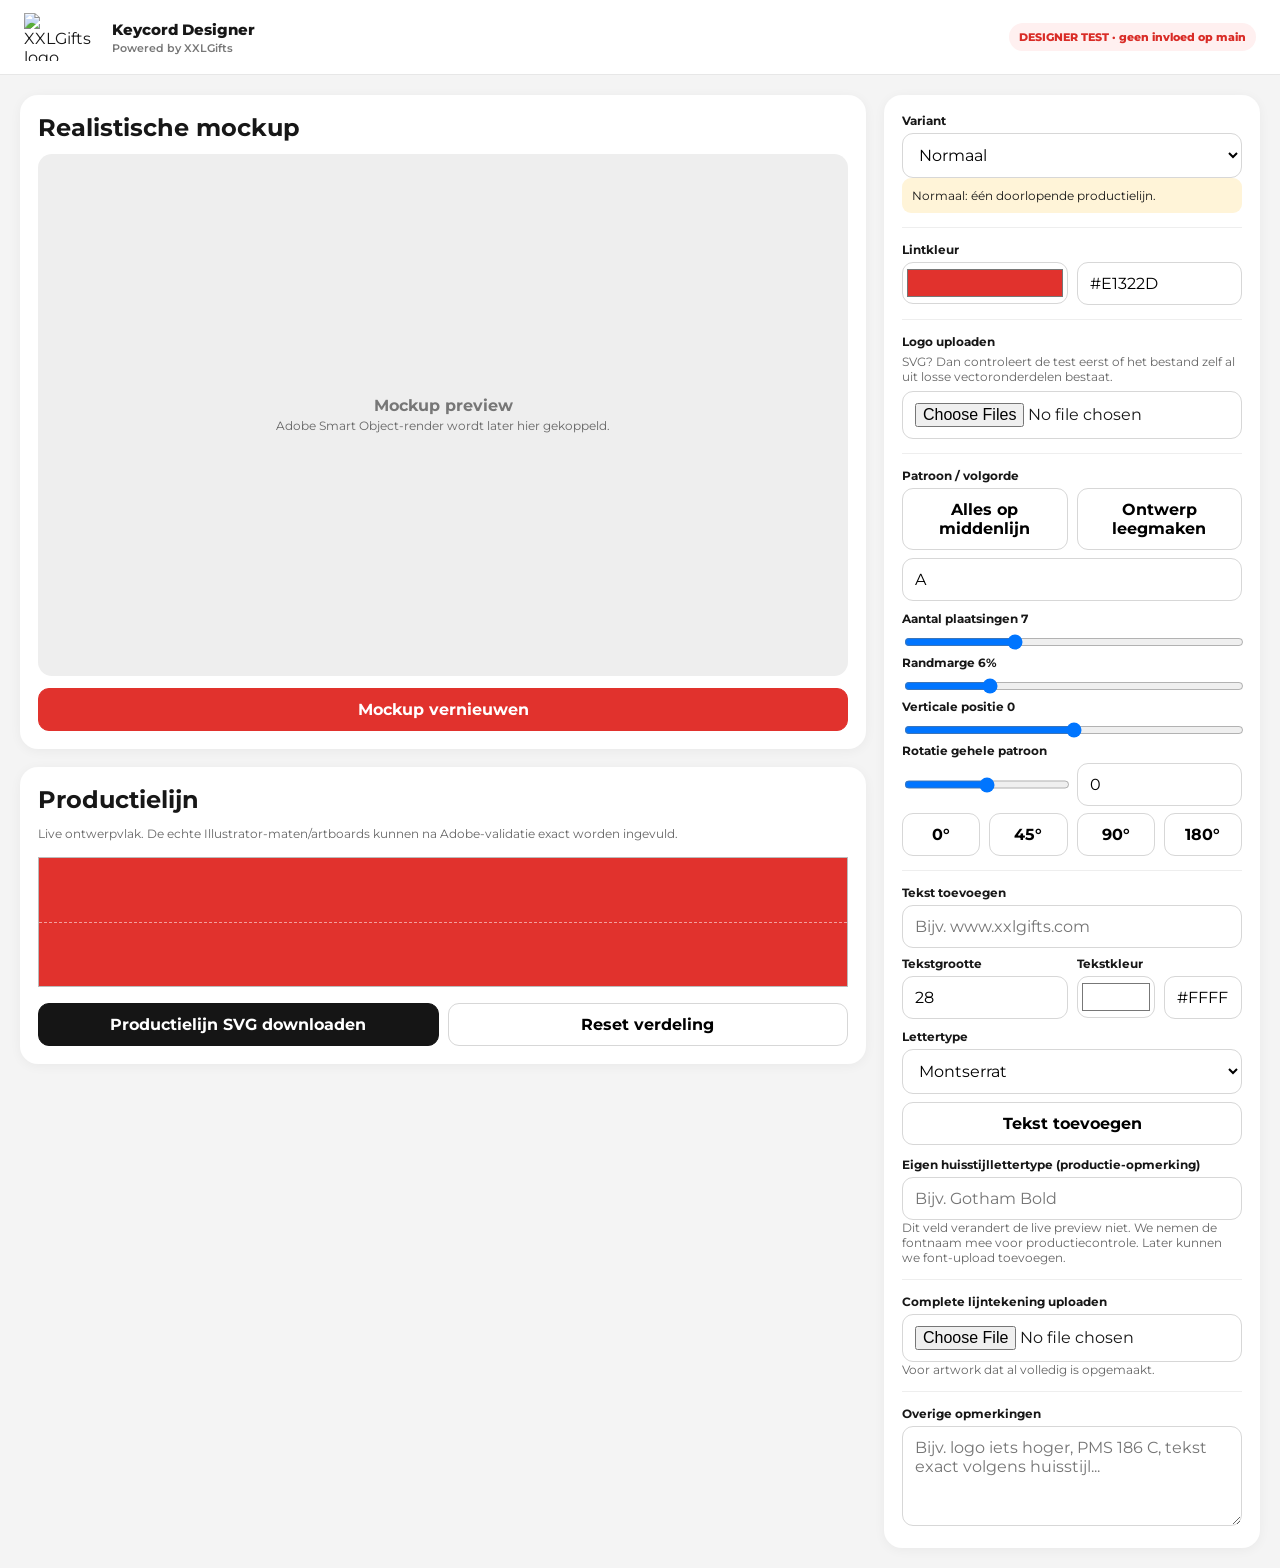
==== commit 53dca519: "Add files via upload" ====
--- a/designer-test/index.html
+++ b/designer-test/index.html
@@ -7,7 +7,7 @@
 <style>
 @import url('https://fonts.googleapis.com/css2?family=Montserrat:wght@400;500;600;700;800&display=swap');
 :root{font-family:'Montserrat',Arial,sans-serif;color:#171717;background:#f4f4f4}
-*{box-sizing:border-box} body{margin:0}.top{background:#fff;padding:13px 24px;border-bottom:1px solid #e7e7e7;display:flex;justify-content:space-between;align-items:center;gap:16px;position:sticky;top:0;z-index:20}.brand{display:flex;align-items:center;gap:12px}.brand img{width:48px;height:48px;object-fit:contain;border-radius:10px;background:#fff}.brand-title{font-weight:800;font-size:15px}.brand-sub{font-size:11px;color:#777;margin-top:2px;font-weight:600}
+*{box-sizing:border-box} body{margin:0}.top{background:#fff;padding:13px 24px;border-bottom:1px solid #e7e7e7;display:flex;justify-content:space-between;align-items:center;gap:16px;position:sticky;top:0;z-index:20}.brand{display:flex;align-items:center;gap:12px}.brand img{width:76px;height:48px;object-fit:contain;object-position:left center;border-radius:0;background:transparent;display:block}.brand-title{font-weight:800;font-size:15px}.brand-sub{font-size:11px;color:#777;margin-top:2px;font-weight:600}
 .badge{font-size:11px;background:#fff0f0;color:#d92c27;padding:7px 10px;border-radius:999px;font-weight:800;white-space:nowrap}
 main{max-width:1500px;margin:auto;padding:20px;display:grid;grid-template-columns:minmax(0,1.8fr) minmax(330px,.8fr);gap:18px}
 .card{background:#fff;border-radius:18px;padding:18px;box-shadow:0 2px 12px #0000000c}.card h2{margin:0 0 12px}
@@ -29,7 +29,7 @@
 <body>
 <div class="top">
       <div class="brand">
-        <img src="assets/xxlgifts-square-logo.png" alt="XXLGifts">
+        <img src="assets/xxlgifts-square-logo.png" alt="XXLGifts logo">
         <div><div class="brand-title">Keycord Designer</div><div class="brand-sub">Powered by XXLGifts</div></div>
       </div>
       <span class="badge">DESIGNER TEST · geen invloed op main</span>
@@ -66,11 +66,29 @@
   <div class="logo-list" id="logoList"></div>
   <div id="svgAnalysis" class="status" style="display:none;margin-top:9px"></div>
   <div id="partsPanel" style="display:none;margin-top:9px">
-    <label>Herkende SVG-onderdelen</label>
+    <div class="mini-head"><strong>Brononderdelen</strong><span class="small">uit het originele SVG</span></div>
     <div id="partsList" class="logo-list"></div>
-<div class="row" style="margin-top:8px"><button type="button" id="groupParts">Selectie groeperen</button><button type="button" id="clearParts">Selectie wissen</button></div>
-<input id="groupName" placeholder="Naam groep, bijv. Beeldmerk" style="margin-top:8px">
-    <div class="small" style="margin-top:6px">Automatisch voorstel; jij kunt altijd Compleet logo kiezen als de splitsing niet klopt.</div>
+
+    <div class="row" style="margin-top:8px">
+      <button type="button" id="groupParts">Maak groep van selectie</button>
+      <button type="button" id="clearParts">Selectie wissen</button>
+    </div>
+    <input id="groupName" placeholder="Naam groep, bijv. Beeldmerk" style="margin-top:8px">
+
+    <div id="groupsSection" style="margin-top:16px">
+      <div class="mini-head"><strong>Mijn groepen</strong><span class="small">selecteer meerdere voor A-B-A-B</span></div>
+      <div id="myGroups" class="logo-list">
+        <div class="small">Nog geen groepen gemaakt.</div>
+      </div>
+      <div class="row" style="margin-top:8px">
+        <button type="button" id="useSelectedGroups">Gebruik geselecteerde groepen</button>
+        <button type="button" id="clearSelectedGroups">Groepsselectie wissen</button>
+      </div>
+    </div>
+
+    <div class="small" style="margin-top:8px">
+      Brononderdelen zijn alleen bouwstenen. Maak groepen zoals Beeldmerk en Woordmerk, selecteer die onder Mijn groepen en klik daarna op ‘Gebruik geselecteerde groepen’.
+    </div>
   </div>
  </div>
  <div class="section">
@@ -167,10 +185,11 @@
   }
   box.innerHTML=svgGroups.map((g,i)=>`
     <div class="group-card" data-group-card="${i}">
-      <div class="logo-item" style="padding:0;background:transparent">
+      <div class="logo-item" style="padding:0;background:transparent;grid-template-columns:24px 32px 1fr auto">
+        <input class="part-check" type="checkbox" data-group-check="${i}" ${g.selected?'checked':''}>
         <img src="${g.url}">
         <span><strong>${esc(g.name)}</strong><br><span class="small">${g.partIds.length} brononderde${g.partIds.length===1?'el':'len'}</span></span>
-        <button type="button" style="width:auto" data-use-group="${i}">Gebruik</button>
+        <button type="button" style="width:auto" data-use-group="${i}">Los gebruiken</button>
       </div>
       <div class="align-row">
         <button type="button" data-align="${i}:top">Boven</button>
@@ -187,6 +206,9 @@
     const g=svgGroups[+b.dataset.useGroup];
     logos.push({name:g.name,url:g.url,groupId:g.id,align:g.align||'middle'});
     renderList(); render();
+  });
+  [...box.querySelectorAll('[data-group-check]')].forEach(c=>c.onchange=()=>{
+    svgGroups[+c.dataset.groupCheck].selected=c.checked;
   });
   [...box.querySelectorAll('[data-align]')].forEach(b=>b.onclick=()=>{
     const [i,mode]=b.dataset.align.split(':');
@@ -230,7 +252,7 @@
       $('#partsPanel').style.display='block';
       $('#partsList').innerHTML=
         `<div class="logo-item"><span style="font-weight:800">✓</span><span>Compleet logo · altijd veilig</span><button type="button" style="width:auto" id="useComplete">Gebruik</button></div>`+
-        parts.map((p,i)=>`<div class="logo-item" data-part-row="${i}"><input class="part-check" type="checkbox" data-check="${i}"><img src="${p.url}"><span>${p.name}<br><span class="small">Brononderdeel</span></span><button type="button" style="width:auto" data-part="${i}">Los gebruiken</button></div>`).join('');
+        parts.map((p,i)=>`<div class="logo-item" data-part-row="${i}"><input class="part-check" type="checkbox" data-check="${i}"><img src="${p.url}"><span>${p.name}<br><span class="small">Brononderdeel</span></span><button type="button" style="width:auto" data-part="${i}">Bron los gebruiken</button></div>`).join('');
       $('#useComplete').onclick=()=>{logos=[{name:'Compleet logo',url:complete,align:'middle'}];renderList();render()};
       [...$('#partsList').querySelectorAll('[data-part]')].forEach(b=>b.onclick=()=>{
         const p=parts[+b.dataset.part]; logos.push({name:p.name,url:p.url});renderList();render()
@@ -301,8 +323,22 @@
  $('#groupName').value='';
  document.querySelectorAll('[data-check]').forEach(c=>c.checked=false);
  renderGroups();
+ const section=$('#groupsSection');
+ if(section) section.scrollIntoView({behavior:'smooth',block:'nearest'});
 };
 $('#clearParts').onclick=()=>document.querySelectorAll('[data-check]').forEach(c=>c.checked=false);
+$('#useSelectedGroups').onclick=()=>{
+  const selected=svgGroups.filter(g=>g.selected);
+  if(!selected.length){alert('Selecteer eerst één of meer groepen bij Mijn groepen.');return}
+  logos=selected.map(g=>({name:g.name,url:g.url,groupId:g.id,align:'middle'}));
+  // Pattern letters follow the selected group order: A-B-C...
+  $('#pattern').value=logos.map((_,i)=>String.fromCharCode(65+i)).join('-');
+  renderList(); render();
+};
+$('#clearSelectedGroups').onclick=()=>{
+  svgGroups.forEach(g=>g.selected=false);
+  renderGroups();
+};
 $('#centerAllObjects').onclick=()=>{logos.forEach(l=>l.align='middle');svgGroups.forEach(g=>g.align='middle');$('#y').value=0;renderGroups();render();};
 $('#clearDesignObjects').onclick=()=>{logos=[];texts=[];renderList();render();};
 
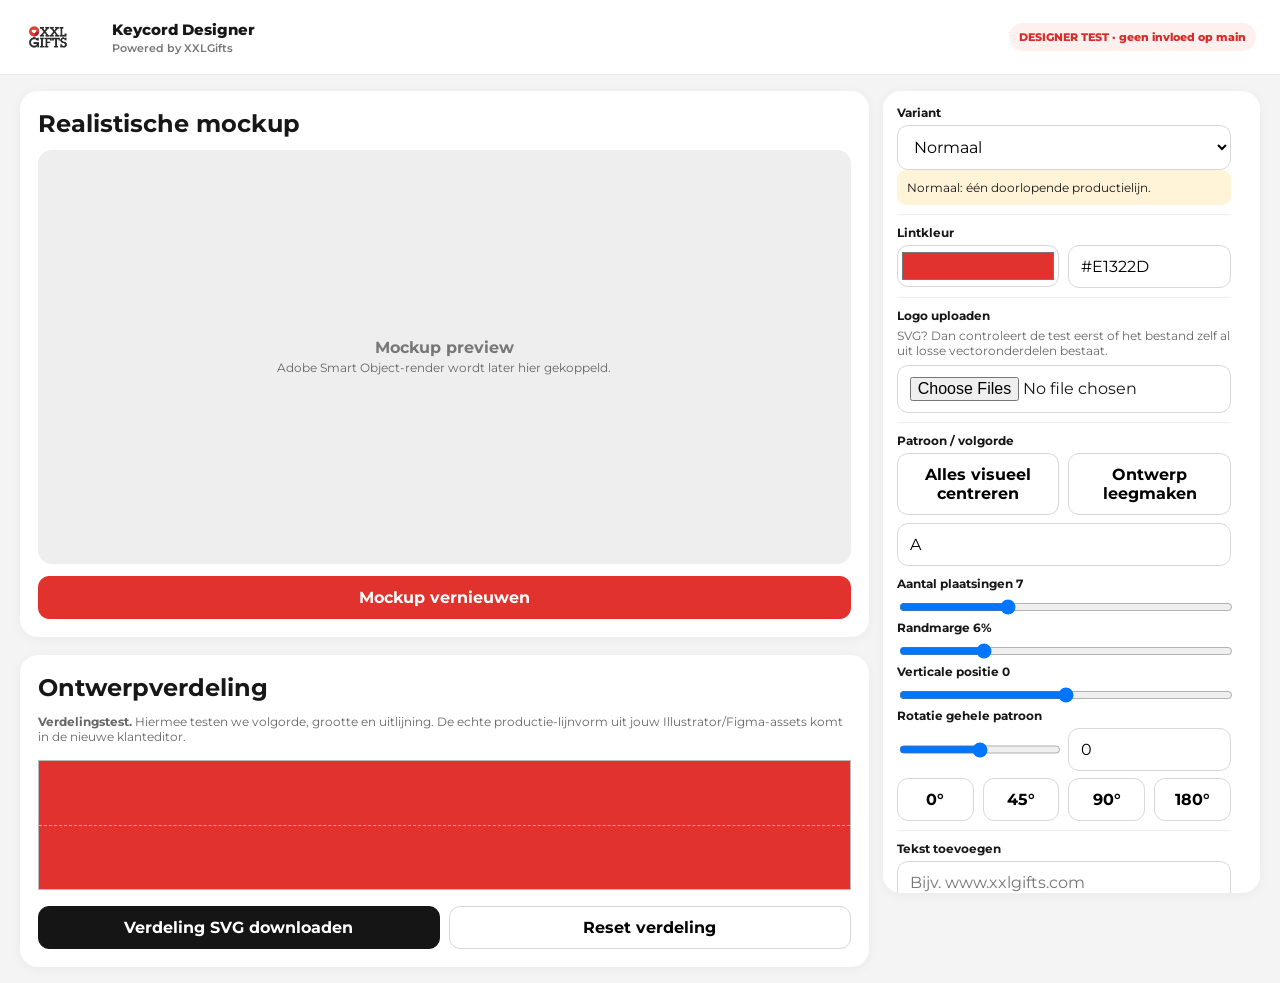
==== commit f9891822: "Add files via upload" ====
--- a/designer-test/index.html
+++ b/designer-test/index.html
@@ -9,27 +9,27 @@
 :root{font-family:'Montserrat',Arial,sans-serif;color:#171717;background:#f4f4f4}
 *{box-sizing:border-box} body{margin:0}.top{background:#fff;padding:13px 24px;border-bottom:1px solid #e7e7e7;display:flex;justify-content:space-between;align-items:center;gap:16px;position:sticky;top:0;z-index:20}.brand{display:flex;align-items:center;gap:12px}.brand img{width:76px;height:48px;object-fit:contain;object-position:left center;border-radius:0;background:transparent;display:block}.brand-title{font-weight:800;font-size:15px}.brand-sub{font-size:11px;color:#777;margin-top:2px;font-weight:600}
 .badge{font-size:11px;background:#fff0f0;color:#d92c27;padding:7px 10px;border-radius:999px;font-weight:800;white-space:nowrap}
-main{max-width:1500px;margin:auto;padding:20px;display:grid;grid-template-columns:minmax(0,1.8fr) minmax(330px,.8fr);gap:18px}
+main{max-width:1500px;margin:auto;padding:16px 20px;display:grid;grid-template-columns:minmax(0,1.8fr) minmax(360px,.8fr);gap:14px;align-items:start}
 .card{background:#fff;border-radius:18px;padding:18px;box-shadow:0 2px 12px #0000000c}.card h2{margin:0 0 12px}
-.mock{height:min(58vh,650px);border-radius:14px;background:#eee;display:grid;place-items:center;overflow:hidden;position:relative}
+.mock{height:min(46vh,520px);border-radius:14px;background:#eee;display:grid;place-items:center;overflow:hidden;position:relative}
 .mock img{width:100%;height:100%;object-fit:contain}.mock .placeholder{text-align:center;color:#777}
 .editor{margin-top:18px}.stripwrap{overflow:hidden;padding:16px 0}.strip{position:relative;height:130px;width:100%;min-width:0;background:#e1322d;border:1px solid #bbb;overflow:hidden}
 .obj{position:absolute;top:50%;transform:translate(-50%,-50%);max-height:76%;max-width:180px;user-select:none}.obj.text{font-weight:700;color:white;white-space:nowrap;font-size:28px}
 .guide{position:absolute;left:0;right:0;top:50%;border-top:1px dashed #ffffff88;pointer-events:none}
-.controls{display:grid;gap:14px}.section{border-top:1px solid #eee;padding-top:14px}.section:first-child{border:0;padding-top:0}
+.controls{display:grid;gap:9px;position:sticky;top:82px;max-height:calc(100vh - 98px);overflow-y:auto;scrollbar-gutter:stable;padding:14px}.section{border-top:1px solid #eee;padding-top:10px}.section:first-child{border:0;padding-top:0}
 label{display:block;font-size:12px;font-weight:700;margin-bottom:5px}.row{display:grid;grid-template-columns:1fr 1fr;gap:9px}
 input,select,textarea,button{font:inherit;width:100%;padding:11px 12px;border:1px solid #d7d7d7;border-radius:11px;background:white;outline:none}input:focus,select:focus,textarea:focus{border-color:#e1322d;box-shadow:0 0 0 3px #e1322d12}
 input[type=color]{padding:2px;height:42px}input[type=range]{padding:0}
 button{cursor:pointer;font-weight:700}.primary{background:#e1322d;color:#fff;border-color:#e1322d}.primary:hover{background:#c92723}.secondary{background:#151515;color:#fff;border-color:#151515}
-.logo-list{display:grid;gap:8px}.logo-item{display:grid;grid-template-columns:32px 1fr auto;align-items:center;gap:8px;background:#f5f5f5;padding:7px;border-radius:9px}.logo-item img{width:32px;height:32px;object-fit:contain}.part-check{width:auto}.part-selected{outline:2px solid #e1322d}
-.small{font-size:12px;color:#666}.mini-head{display:flex;align-items:baseline;justify-content:space-between;gap:10px;margin-bottom:7px}.group-card{border:1px solid #e3e3e3;background:#fafafa;padding:9px;border-radius:10px}.align-row{display:grid;grid-template-columns:repeat(3,1fr);gap:7px;margin-top:8px}.status{padding:10px;background:#fff4d8;border-radius:9px;font-size:12px}
+.logo-list{display:grid;gap:6px}.logo-item{display:grid;grid-template-columns:28px 1fr auto;align-items:center;gap:7px;background:#f5f5f5;padding:6px 7px;border-radius:9px}.logo-item button{white-space:nowrap;font-size:11px;padding:7px 9px}.logo-item img{width:32px;height:32px;object-fit:contain}.part-check{width:auto}.part-selected{outline:2px solid #e1322d}
+.small{font-size:12px;color:#666}.mini-head{display:flex;align-items:baseline;justify-content:space-between;gap:10px;margin-bottom:7px}.group-card{border:1px solid #e3e3e3;background:#fafafa;padding:7px;border-radius:10px}.align-row{display:grid;grid-template-columns:repeat(3,1fr);gap:7px;margin-top:8px}.status{padding:10px;background:#fff4d8;border-radius:9px;font-size:12px}
 @media(max-width:900px){main{grid-template-columns:1fr}.mock{height:48vh}.controls{order:2}}
 </style>
 </head>
 <body>
 <div class="top">
       <div class="brand">
-        <img src="assets/xxlgifts-square-logo.png" alt="XXLGifts logo">
+        <img src="[data-uri]" alt="XXLGifts logo">
         <div><div class="brand-title">Keycord Designer</div><div class="brand-sub">Powered by XXLGifts</div></div>
       </div>
       <span class="badge">DESIGNER TEST · geen invloed op main</span>
@@ -42,11 +42,11 @@
   <button class="primary" id="refreshMock" style="margin-top:12px">Mockup vernieuwen</button>
  </div>
  <div class="card editor">
-  <h2>Productielijn</h2>
-  <div class="small">Live ontwerpvlak. De echte Illustrator-maten/artboards kunnen na Adobe-validatie exact worden ingevuld.</div>
+  <h2>Ontwerpverdeling</h2>
+  <div class="small"><strong>Verdelingstest.</strong> Hiermee testen we volgorde, grootte en uitlijning. De echte productie-lijnvorm uit jouw Illustrator/Figma-assets komt in de nieuwe klanteditor.</div>
   <div class="stripwrap"><div class="strip" id="strip"><div class="guide"></div></div></div>
   <div class="row">
-   <button class="secondary" id="downloadSvg">Productielijn SVG downloaden</button>
+   <button class="secondary" id="downloadSvg">Verdeling SVG downloaden</button>
    <button id="reset">Reset verdeling</button>
   </div>
  </div>
@@ -94,7 +94,7 @@
  <div class="section">
   <label>Patroon / volgorde</label>
 <div class="row" style="margin-bottom:8px">
-  <button type="button" id="centerAllObjects">Alles op middenlijn</button>
+  <button type="button" id="centerAllObjects">Alles visueel centreren</button>
   <button type="button" id="clearDesignObjects">Ontwerp leegmaken</button>
 </div>
   <input id="pattern" value="A" placeholder="Bijv. A-B-A-B of A-A-B">
@@ -151,7 +151,7 @@
    const x=count===1?50:m+(100-2*m)*(i/(count-1));
    const img=document.createElement('img'); img.src=l.url; img.className='obj';
    img.style.left=x+'%';
-   const alignOffset = l.align==='top' ? -18 : (l.align==='bottom' ? 18 : 0);
+   const alignOffset = l.align==='top' ? -24 : (l.align==='bottom' ? 24 : 0);
    img.style.top=`calc(50% + ${y + alignOffset}px)`;
    img.style.transform=`translate(-50%,-50%) rotate(${rot}deg)`;
    strip.appendChild(img);
@@ -168,12 +168,51 @@
   if(el.getAttribute('id')) score+=1;
   return score;
 }
-function svgElToUrl(svgRoot, nodes, vb){
+function svgElToUrl(svgRoot, nodes, fallbackVb){
   const ns='http://www.w3.org/2000/svg';
+
+  // Measure the ACTUAL visible artwork instead of reusing the full source viewBox.
+  // This is what makes separate groups visually align on the same centre line.
+  const measure=document.createElementNS(ns,'svg');
+  measure.setAttribute('xmlns',ns);
+  measure.setAttribute('viewBox',fallbackVb);
+  Object.assign(measure.style,{
+    position:'fixed',left:'-10000px',top:'-10000px',
+    width:'1200px',height:'1200px',visibility:'hidden',overflow:'visible'
+  });
+
+  [...svgRoot.children].filter(n=>['defs','style'].includes(n.tagName.toLowerCase()))
+    .forEach(n=>measure.appendChild(n.cloneNode(true)));
+
+  const g=document.createElementNS(ns,'g');
+  nodes.forEach(n=>g.appendChild(n.cloneNode(true)));
+  measure.appendChild(g);
+  document.body.appendChild(measure);
+
+  let box=null;
+  try{ box=g.getBBox(); }catch(e){}
+  measure.remove();
+
   const clone=document.createElementNS(ns,'svg');
-  clone.setAttribute('xmlns',ns); clone.setAttribute('viewBox',vb);
+  clone.setAttribute('xmlns',ns);
+  clone.setAttribute('preserveAspectRatio','xMidYMid meet');
+
+  [...svgRoot.children].filter(n=>['defs','style'].includes(n.tagName.toLowerCase()))
+    .forEach(n=>clone.appendChild(n.cloneNode(true)));
   nodes.forEach(n=>clone.appendChild(n.cloneNode(true)));
-  return URL.createObjectURL(new Blob([new XMLSerializer().serializeToString(clone)],{type:'image/svg+xml'}));
+
+  if(box && box.width>0 && box.height>0){
+    const padX=Math.max(box.width*.035,1);
+    const padY=Math.max(box.height*.06,1);
+    clone.setAttribute('viewBox',`${box.x-padX} ${box.y-padY} ${box.width+padX*2} ${box.height+padY*2}`);
+  }else{
+    clone.setAttribute('viewBox',fallbackVb);
+  }
+
+  return URL.createObjectURL(new Blob(
+    [new XMLSerializer().serializeToString(clone)],
+    {type:'image/svg+xml'}
+  ));
 }
 
 function renderGroups(){
@@ -189,12 +228,12 @@
         <input class="part-check" type="checkbox" data-group-check="${i}" ${g.selected?'checked':''}>
         <img src="${g.url}">
         <span><strong>${esc(g.name)}</strong><br><span class="small">${g.partIds.length} brononderde${g.partIds.length===1?'el':'len'}</span></span>
-        <button type="button" style="width:auto" data-use-group="${i}">Los gebruiken</button>
+        <button type="button" style="width:auto" data-use-group="${i}">Los</button>
       </div>
       <div class="align-row">
-        <button type="button" data-align="${i}:top">Boven</button>
-        <button type="button" data-align="${i}:middle">Midden</button>
-        <button type="button" data-align="${i}:bottom">Onder</button>
+        <button type="button" data-align="${i}:top">Bovenlijn</button>
+        <button type="button" data-align="${i}:middle">Middenlijn</button>
+        <button type="button" data-align="${i}:bottom">Onderlijn</button>
       </div>
       <div class="row" style="margin-top:7px">
         <button type="button" data-rename-group="${i}">Hernoemen</button>
@@ -252,7 +291,7 @@
       $('#partsPanel').style.display='block';
       $('#partsList').innerHTML=
         `<div class="logo-item"><span style="font-weight:800">✓</span><span>Compleet logo · altijd veilig</span><button type="button" style="width:auto" id="useComplete">Gebruik</button></div>`+
-        parts.map((p,i)=>`<div class="logo-item" data-part-row="${i}"><input class="part-check" type="checkbox" data-check="${i}"><img src="${p.url}"><span>${p.name}<br><span class="small">Brononderdeel</span></span><button type="button" style="width:auto" data-part="${i}">Bron los gebruiken</button></div>`).join('');
+        parts.map((p,i)=>`<div class="logo-item" data-part-row="${i}"><input class="part-check" type="checkbox" data-check="${i}"><img src="${p.url}"><span>${p.name}<br><span class="small">Brononderdeel</span></span><button type="button" style="width:auto" data-part="${i}">Los</button></div>`).join('');
       $('#useComplete').onclick=()=>{logos=[{name:'Compleet logo',url:complete,align:'middle'}];renderList();render()};
       [...$('#partsList').querySelectorAll('[data-part]')].forEach(b=>b.onclick=()=>{
         const p=parts[+b.dataset.part]; logos.push({name:p.name,url:p.url});renderList();render()
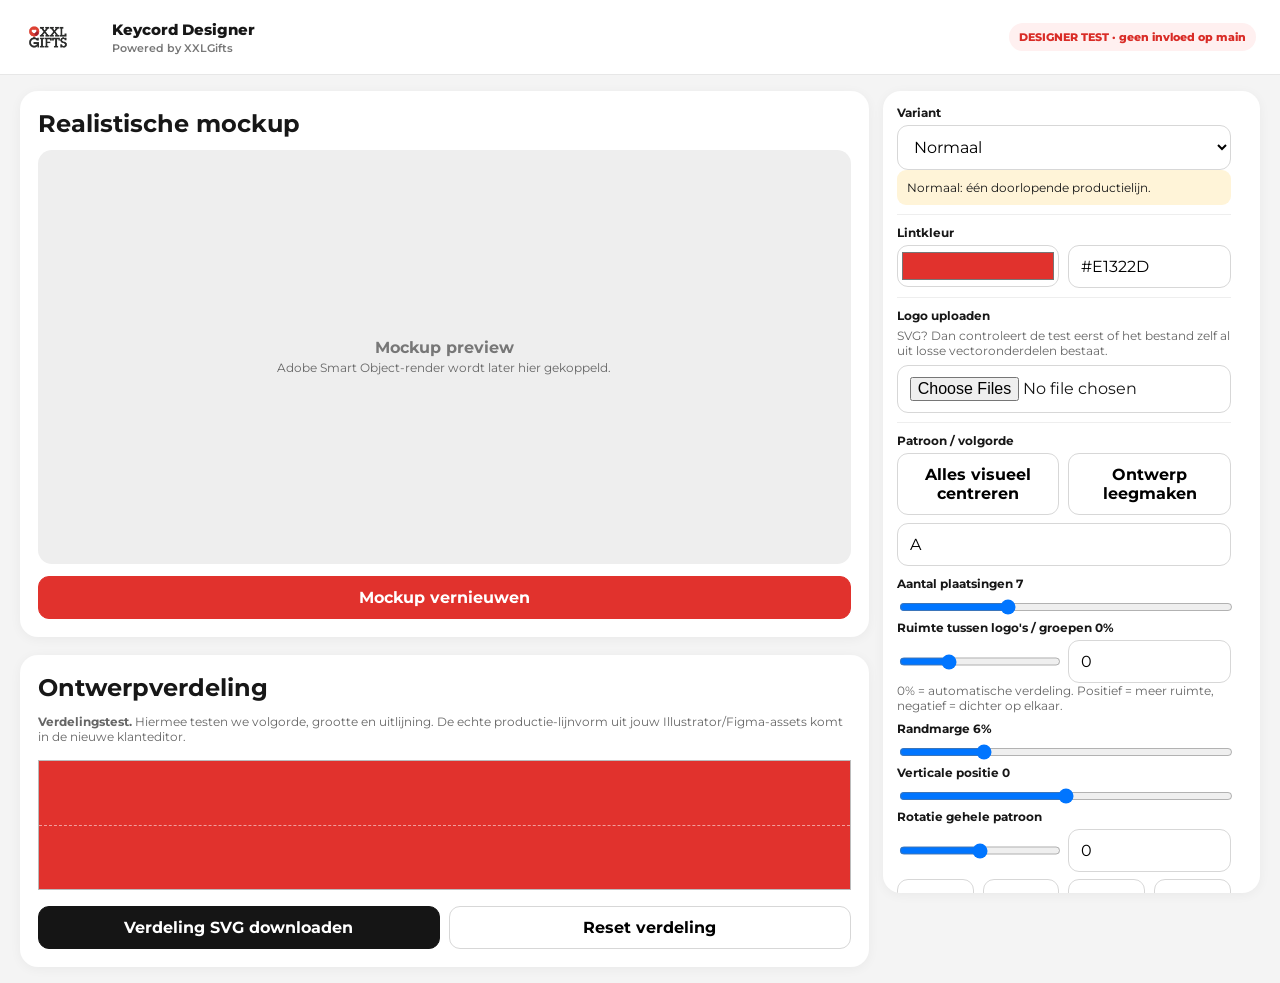
==== commit 82039c21: "Add files via upload" ====
--- a/designer-test/index.html
+++ b/designer-test/index.html
@@ -99,7 +99,10 @@
 </div>
   <input id="pattern" value="A" placeholder="Bijv. A-B-A-B of A-A-B">
   <label style="margin-top:10px">Aantal plaatsingen <span id="countVal">7</span></label><input id="count" type="range" min="1" max="20" value="7">
-  <label>Randmarge <span id="marginVal">6</span>%</label><input id="margin" type="range" min="0" max="25" value="6">
+  <label>Ruimte tussen logo's / groepen <span id="spacingVal">0</span>%</label>
+  <div class="row"><input id="spacing" type="range" min="-80" max="200" value="0"><input id="spacingInput" type="number" min="-80" max="200" value="0"></div>
+  <div class="small">0% = automatische verdeling. Positief = meer ruimte, negatief = dichter op elkaar.</div>
+  <label style="margin-top:8px">Randmarge <span id="marginVal">6</span>%</label><input id="margin" type="range" min="0" max="25" value="6">
   <label>Verticale positie <span id="yVal">0</span></label><input id="y" type="range" min="-45" max="45" value="0">
   <label>Rotatie gehele patroon</label>
 <div class="row"><input id="rot" type="range" min="-180" max="180" value="0"><input id="rotInput" type="number" min="-180" max="180" value="0"></div>
@@ -142,13 +145,16 @@
 function render(){
  strip.style.background=$('#bg').value;
  [...strip.querySelectorAll('.obj,.full')].forEach(n=>n.remove());
- const count=+$('input#count').value, m=+$('input#margin').value, y=+$('input#y').value, rot=+$('input#rot').value;
- $('#countVal').textContent=count;$('#marginVal').textContent=m;$('#yVal').textContent=y;if($('#rotVal'))$('#rotVal').textContent=rot;
+ const count=+$('input#count').value, m=+$('input#margin').value, spacing=+$('input#spacing').value, y=+$('input#y').value, rot=+$('input#rot').value;
+ $('#countVal').textContent=count;$('#spacingVal').textContent=spacing;$('#spacingInput').value=spacing;$('#marginVal').textContent=m;$('#yVal').textContent=y;if($('#rotVal'))$('#rotVal').textContent=rot;
  const seq=sequence();
  if(logos.length){
   for(let i=0;i<count;i++){
    const li=seq[i%seq.length] ?? 0, l=logos[li]; if(!l) continue;
-   const x=count===1?50:m+(100-2*m)*(i/(count-1));
+   const autoStep=count>1?(100-2*m)/(count-1):0;
+   const step=autoStep*(1+spacing/100);
+   const total=step*(count-1);
+   const x=count===1?50:50-total/2+i*step;
    const img=document.createElement('img'); img.src=l.url; img.className='obj';
    img.style.left=x+'%';
    const alignOffset = l.align==='top' ? -24 : (l.align==='bottom' ? 24 : 0);
@@ -306,9 +312,9 @@
 }
 $('#logoInput').onchange=async e=>{for(const f of [...e.target.files]) await addUploadedFile(f)}
 
-['bg','pattern','count','margin','y','rot'].forEach(id=>$('#'+id).addEventListener('input',render));
+['bg','pattern','count','spacing','margin','y','rot'].forEach(id=>$('#'+id).addEventListener('input',render));
 $('#addText').onclick=()=>{if($('#text').value.trim()){texts.push({text:$('#text').value.trim(),size:+$('#textSize').value||28,x:50,color:$('#textColor').value,font:$('#textFont').value});$('#text').value='';render()}}
-$('#reset').onclick=()=>{$('#count').value=7;$('#margin').value=6;$('#y').value=0;$('#rot').value=0;render()}
+$('#reset').onclick=()=>{$('#count').value=7;$('#spacing').value=0;$('#spacingInput').value=0;$('#margin').value=6;$('#y').value=0;$('#rot').value=0;render()}
 $('#variant').onchange=e=>{
  const v=e.target.value, info=$('#variantInfo');
  info.textContent={normal:'Normaal: één doorlopende productielijn.',safety:'Safety: links/rechts productielogica; rechter artworkzijde wordt in productie 180° verwerkt voor doorloop.',buckle:'Buckle: gebruikt straks het langere buckle-artboard uit de Illustrator-template.',buckleSafety:'Buckle + Safety: langer buckle-artboard + links/rechts safety-logica.'}[v];
@@ -335,6 +341,7 @@
 $('#bg').addEventListener('input',e=>{$('#bgHex').value=e.target.value.toUpperCase()});
 $('#textHex').addEventListener('input',e=>{const h=normalizeHex(e.target.value);if(h)$('#textColor').value=h});
 $('#textColor').addEventListener('input',e=>{$('#textHex').value=e.target.value.toUpperCase()});
+$('#spacingInput').addEventListener('input',e=>{let v=Math.max(-80,Math.min(200,+e.target.value||0));$('#spacing').value=v;render()});
 
 let rotSnapping=false;
 $('#rot').addEventListener('input',e=>{
